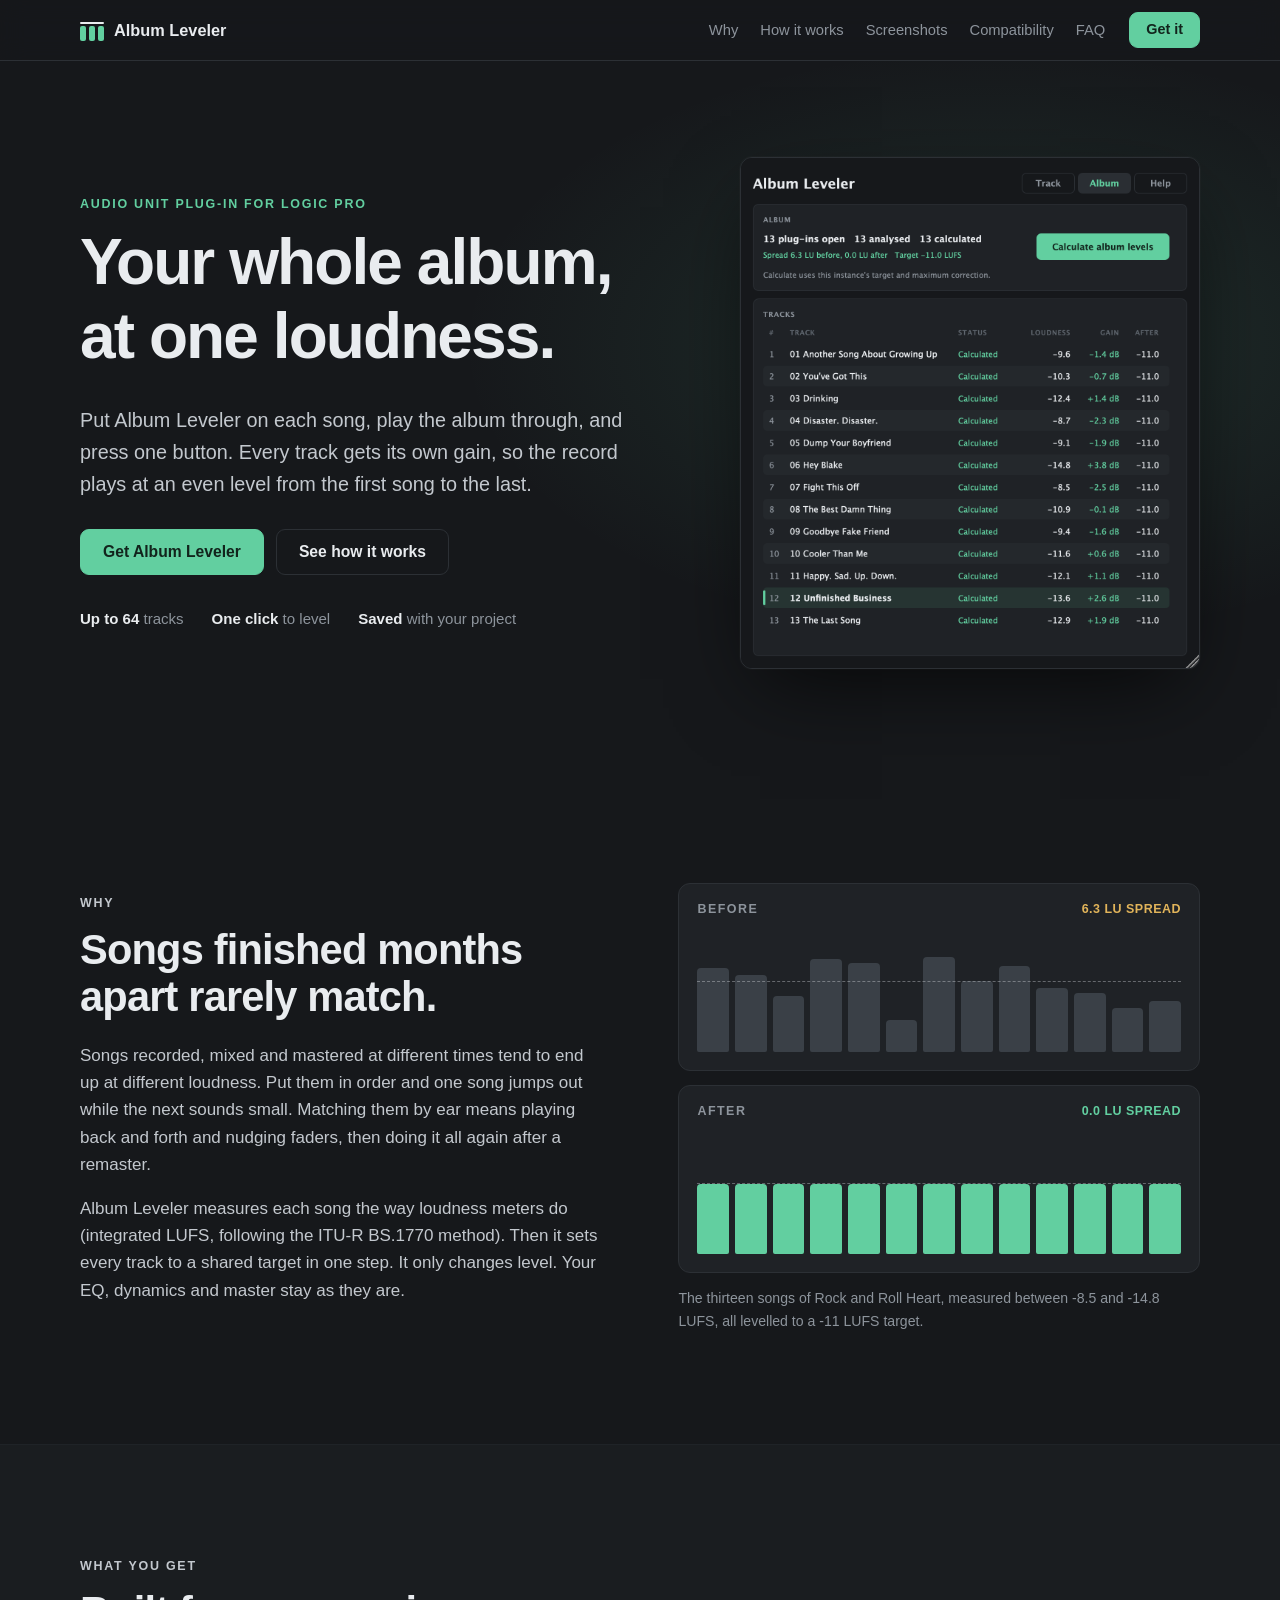
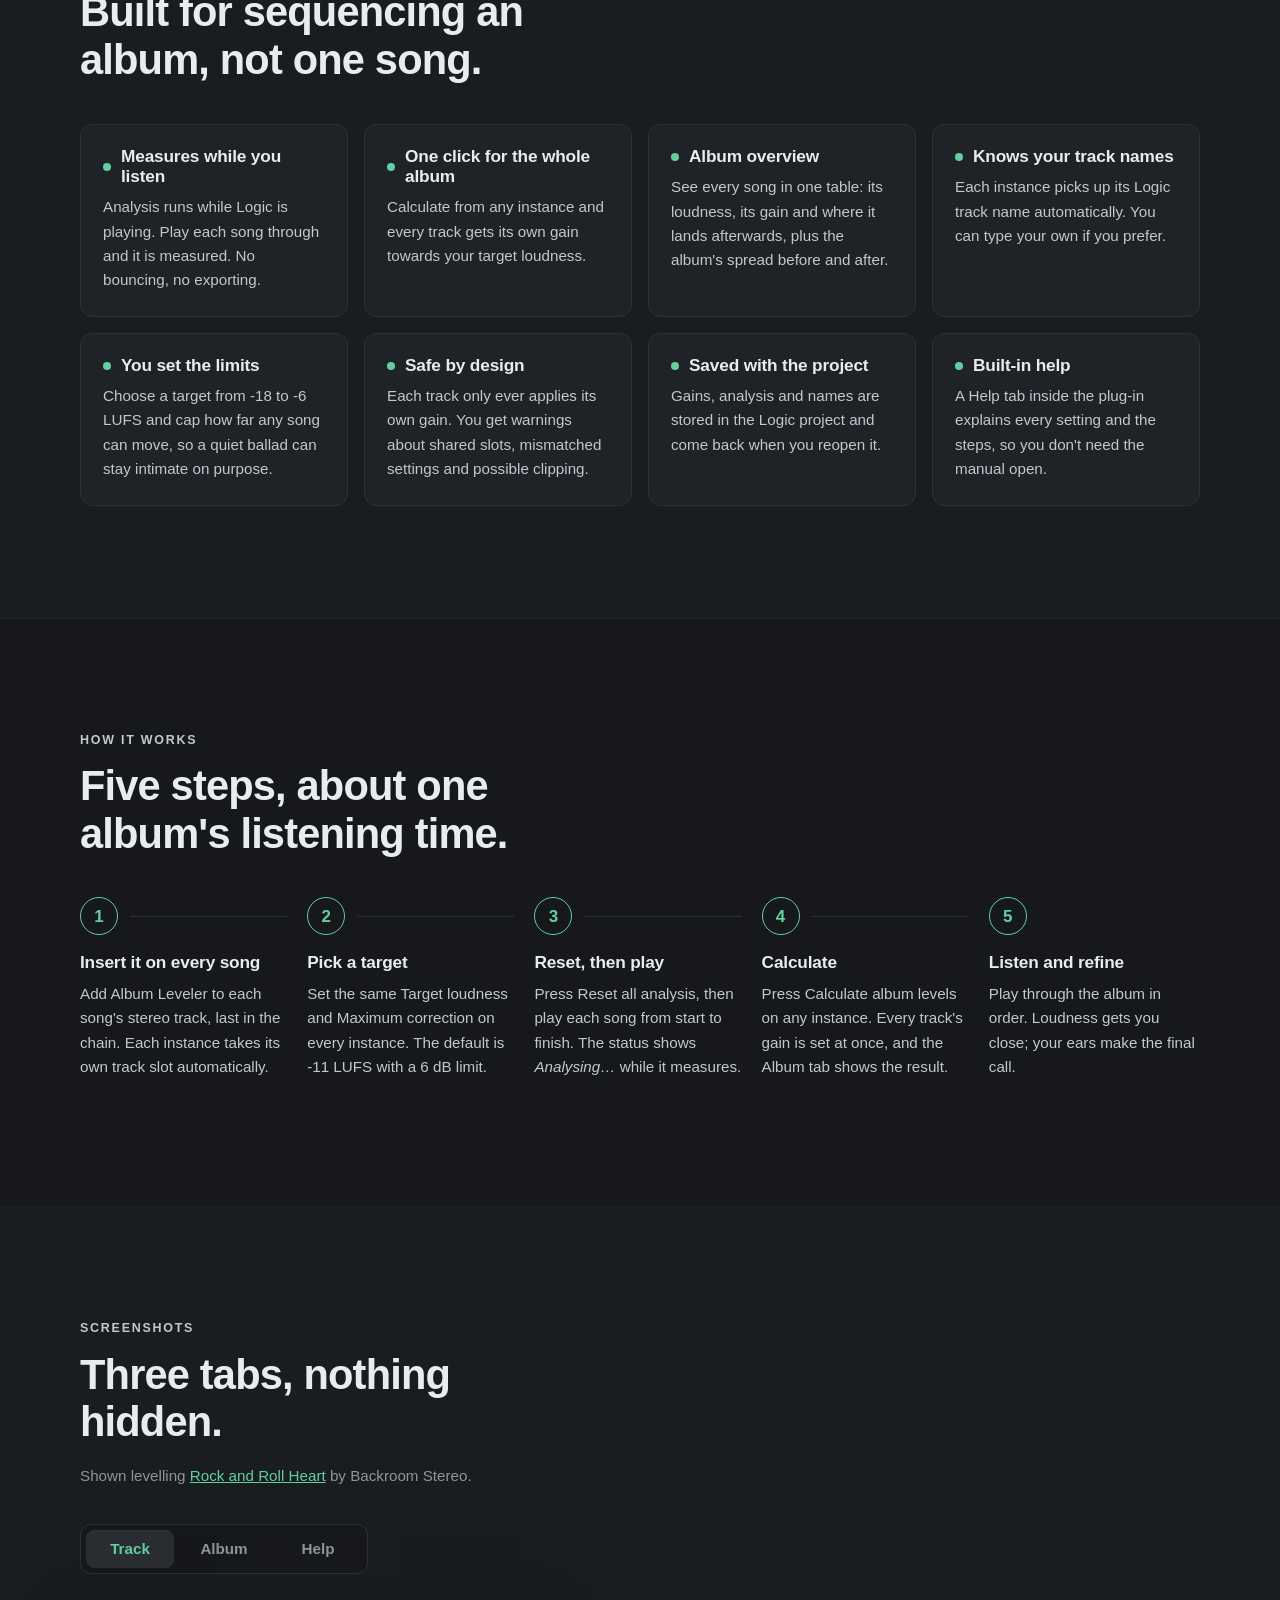
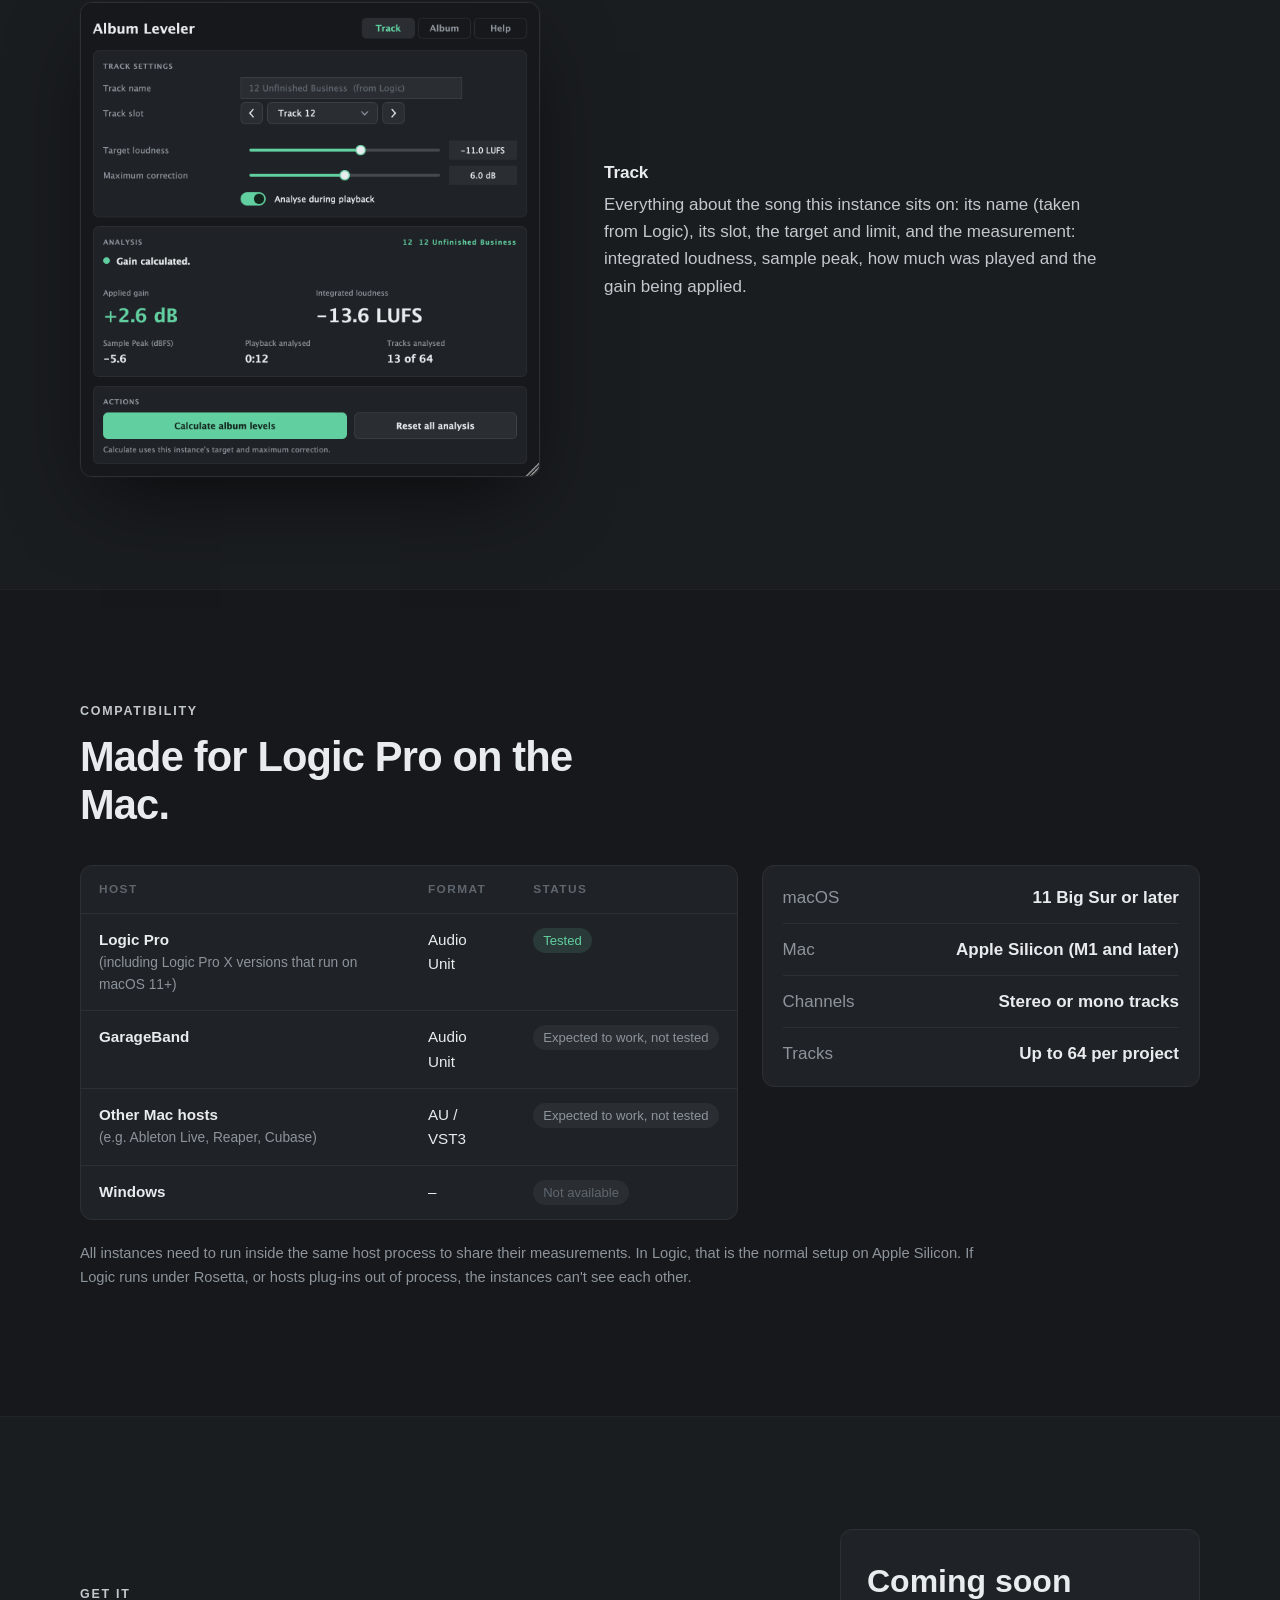
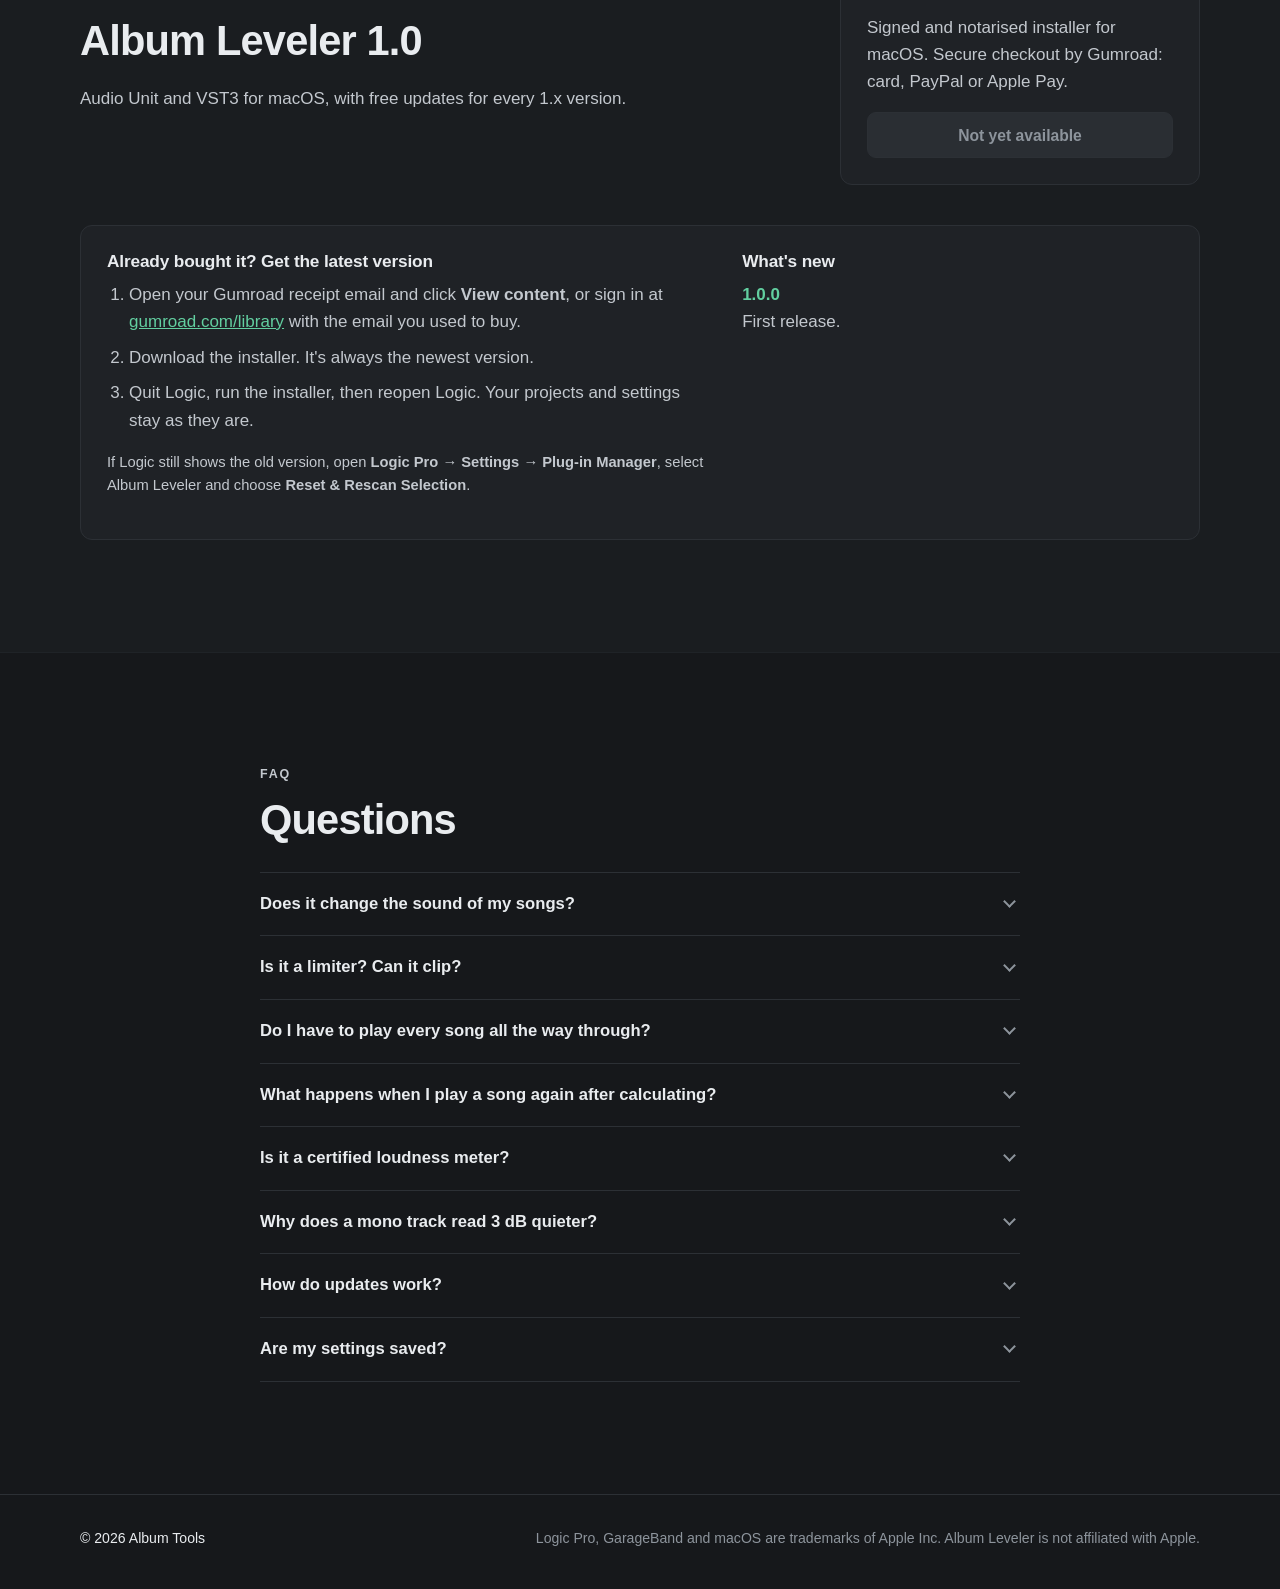
==== index.html @ 3a799f44 "Initial commit" ====
<!doctype html>
<html lang="en-GB">
<head>
  <meta charset="utf-8">
  <meta name="viewport" content="width=device-width, initial-scale=1">
  <title>Album Leveler – even loudness across your whole album</title>
  <meta name="description" content="Album Leveler is an Audio Unit plug-in for Logic Pro. It measures every song in your album project and gives each track its own gain, so the whole record plays at an even loudness.">
  <meta property="og:title" content="Album Leveler">
  <meta property="og:description" content="Even loudness across your whole album, measured and set from inside Logic Pro.">
  <meta property="og:image" content="https://albumleveler.marktiddy.co.uk/images/screenshot-album.png">
  <meta property="og:url" content="https://albumleveler.marktiddy.co.uk/">
  <link rel="canonical" href="https://albumleveler.marktiddy.co.uk/">
  <meta name="theme-color" content="#16181b">
  <link rel="icon" href="data:image/svg+xml,%3Csvg xmlns='http://www.w3.org/2000/svg' viewBox='0 0 32 32'%3E%3Crect width='32' height='32' rx='7' fill='%2316181b'/%3E%3Cg fill='%2362cfa0'%3E%3Crect x='6' y='12' width='4' height='14' rx='1.5'/%3E%3Crect x='14' y='12' width='4' height='14' rx='1.5'/%3E%3Crect x='22' y='12' width='4' height='14' rx='1.5'/%3E%3C/g%3E%3Crect x='4' y='9' width='24' height='2' rx='1' fill='%23e9ecef'/%3E%3C/svg%3E">
  <link rel="stylesheet" href="styles.css">
</head>
<body>
  <a class="skip" href="#main">Skip to content</a>

  <header class="nav">
    <div class="wrap nav__inner">
      <a class="brand" href="#top" aria-label="Album Leveler home">
        <span class="brand__mark" aria-hidden="true"><i></i><i></i><i></i></span>
        Album Leveler
      </a>
      <nav aria-label="Main">
        <ul class="nav__links">
          <li><a href="#why">Why</a></li>
          <li><a href="#how">How it works</a></li>
          <li><a href="#screenshots">Screenshots</a></li>
          <li><a href="#compatibility">Compatibility</a></li>
          <li><a href="#faq">FAQ</a></li>
        </ul>
      </nav>
      <a class="btn btn--small" href="#get">Get it</a>
    </div>
  </header>

  <main id="main">
    <!-- Hero -->
    <section class="hero" id="top">
      <div class="wrap hero__grid">
        <div class="hero__copy">
          <p class="eyebrow">Audio Unit plug-in for Logic Pro</p>
          <h1>Your whole album, at one loudness.</h1>
          <p class="lede">
            Put Album Leveler on each song, play the album through, and press one button.
            Every track gets its own gain, so the record plays at an even level from the first song to the last.
          </p>
          <div class="hero__actions">
            <a class="btn" href="#get">Get Album Leveler</a>
            <a class="btn btn--ghost" href="#how">See how it works</a>
          </div>
          <ul class="hero__facts" aria-label="Key facts">
            <li><strong>Up to 64</strong> tracks</li>
            <li><strong>One click</strong> to level</li>
            <li><strong>Saved</strong> with your project</li>
          </ul>
        </div>
        <figure class="hero__shot">
          <img src="images/screenshot-album.png" width="620" height="690"
               alt="Album Leveler's Album tab listing the thirteen songs of Backroom Stereo's album Rock and Roll Heart, each with its measured loudness, its applied gain and a loudness of -11.0 LUFS after the gain.">
        </figure>
      </div>
    </section>

    <!-- Why -->
    <section class="section" id="why">
      <div class="wrap">
        <div class="split">
          <div>
            <p class="eyebrow">Why</p>
            <h2>Songs finished months apart rarely match.</h2>
            <p>
              Songs recorded, mixed and mastered at different times tend to end up at different loudness.
              Put them in order and one song jumps out while the next sounds small. Matching them by ear means
              playing back and forth and nudging faders, then doing it all again after a remaster.
            </p>
            <p>
              Album Leveler measures each song the way loudness meters do (integrated LUFS, following the
              ITU-R BS.1770 method). Then it sets every track to a shared target in one step.
              It only changes level. Your EQ, dynamics and master stay as they are.
            </p>
          </div>

          <!-- Before / after illustration built from the screenshot data -->
          <figure class="levels" aria-labelledby="levels-caption">
            <div class="levels__panel">
              <div class="levels__head"><span>Before</span><span class="levels__spread">6.3 LU spread</span></div>
              <div class="levels__bars" data-state="before">
                <span style="--l:-9.6"></span><span style="--l:-10.3"></span><span style="--l:-12.4"></span><span style="--l:-8.7"></span><span style="--l:-9.1"></span>
                <span style="--l:-14.8"></span><span style="--l:-8.5"></span><span style="--l:-10.9"></span><span style="--l:-9.4"></span><span style="--l:-11.6"></span>
                <span style="--l:-12.1"></span><span style="--l:-13.6"></span><span style="--l:-12.9"></span>
              </div>
            </div>
            <div class="levels__panel">
              <div class="levels__head"><span>After</span><span class="levels__spread levels__spread--good">0.0 LU spread</span></div>
              <div class="levels__bars" data-state="after">
                <span style="--l:-11"></span><span style="--l:-11"></span><span style="--l:-11"></span><span style="--l:-11"></span><span style="--l:-11"></span>
                <span style="--l:-11"></span><span style="--l:-11"></span><span style="--l:-11"></span><span style="--l:-11"></span><span style="--l:-11"></span>
                <span style="--l:-11"></span><span style="--l:-11"></span><span style="--l:-11"></span>
              </div>
            </div>
            <figcaption id="levels-caption">The thirteen songs of Rock and Roll Heart, measured between -8.5 and -14.8 LUFS, all levelled to a -11 LUFS target.</figcaption>
          </figure>
        </div>
      </div>
    </section>

    <!-- Features -->
    <section class="section section--tint" aria-labelledby="features-title">
      <div class="wrap">
        <p class="eyebrow">What you get</p>
        <h2 id="features-title">Built for sequencing an album, not one song.</h2>
        <ul class="features">
          <li>
            <h3>Measures while you listen</h3>
            <p>Analysis runs while Logic is playing. Play each song through and it is measured. No bouncing, no exporting.</p>
          </li>
          <li>
            <h3>One click for the whole album</h3>
            <p>Calculate from any instance and every track gets its own gain towards your target loudness.</p>
          </li>
          <li>
            <h3>Album overview</h3>
            <p>See every song in one table: its loudness, its gain and where it lands afterwards, plus the album's spread before and after.</p>
          </li>
          <li>
            <h3>Knows your track names</h3>
            <p>Each instance picks up its Logic track name automatically. You can type your own if you prefer.</p>
          </li>
          <li>
            <h3>You set the limits</h3>
            <p>Choose a target from -18 to -6 LUFS and cap how far any song can move, so a quiet ballad can stay intimate on purpose.</p>
          </li>
          <li>
            <h3>Safe by design</h3>
            <p>Each track only ever applies its own gain. You get warnings about shared slots, mismatched settings and possible clipping.</p>
          </li>
          <li>
            <h3>Saved with the project</h3>
            <p>Gains, analysis and names are stored in the Logic project and come back when you reopen it.</p>
          </li>
          <li>
            <h3>Built-in help</h3>
            <p>A Help tab inside the plug-in explains every setting and the steps, so you don't need the manual open.</p>
          </li>
        </ul>
      </div>
    </section>

    <!-- How -->
    <section class="section" id="how" aria-labelledby="how-title">
      <div class="wrap">
        <p class="eyebrow">How it works</p>
        <h2 id="how-title">Five steps, about one album's listening time.</h2>
        <ol class="steps">
          <li>
            <h3>Insert it on every song</h3>
            <p>Add Album Leveler to each song's stereo track, last in the chain. Each instance takes its own track slot automatically.</p>
          </li>
          <li>
            <h3>Pick a target</h3>
            <p>Set the same Target loudness and Maximum correction on every instance. The default is -11 LUFS with a 6 dB limit.</p>
          </li>
          <li>
            <h3>Reset, then play</h3>
            <p>Press Reset all analysis, then play each song from start to finish. The status shows <em>Analysing…</em> while it measures.</p>
          </li>
          <li>
            <h3>Calculate</h3>
            <p>Press Calculate album levels on any instance. Every track's gain is set at once, and the Album tab shows the result.</p>
          </li>
          <li>
            <h3>Listen and refine</h3>
            <p>Play through the album in order. Loudness gets you close; your ears make the final call.</p>
          </li>
        </ol>
      </div>
    </section>

    <!-- Screenshots -->
    <section class="section section--tint" id="screenshots" aria-labelledby="shots-title">
      <div class="wrap">
        <p class="eyebrow">Screenshots</p>
        <h2 id="shots-title">Three tabs, nothing hidden.</h2>
        <p class="credit">Shown levelling <a href="https://backroomstereo.bandcamp.com/album/rock-and-roll-heart">Rock and Roll Heart</a> by Backroom Stereo.</p>

        <div class="shots" data-shots>
          <div class="shots__tabs" role="tablist" aria-label="Plug-in tabs">
            <button role="tab" id="tab-track" aria-controls="panel-track" aria-selected="true">Track</button>
            <button role="tab" id="tab-album" aria-controls="panel-album" aria-selected="false" tabindex="-1">Album</button>
            <button role="tab" id="tab-help" aria-controls="panel-help" aria-selected="false" tabindex="-1">Help</button>
          </div>

          <div class="shots__panel" role="tabpanel" id="panel-track" aria-labelledby="tab-track">
            <img src="images/screenshot-track.png" width="620" height="640" loading="lazy"
                 alt="The Track tab for '12 Unfinished Business': track name from Logic, slot 12, a -11 LUFS target, 6 dB maximum correction, measured loudness of -13.6 LUFS and an applied gain of +2.6 dB.">
            <div class="shots__text">
              <h3>Track</h3>
              <p>Everything about the song this instance sits on: its name (taken from Logic), its slot, the target
                and limit, and the measurement: integrated loudness, sample peak, how much was played and the gain being applied.</p>
            </div>
          </div>

          <div class="shots__panel" role="tabpanel" id="panel-album" aria-labelledby="tab-album" hidden>
            <img src="images/screenshot-album.png" width="620" height="690" loading="lazy"
                 alt="The Album tab: thirteen songs from '01 Another Song About Growing Up' to '13 The Last Song', with loudness from -8.5 to -14.8 LUFS and gains from -2.5 to +3.8 dB, all reading -11.0 after. The summary shows a 6.3 LU spread before and 0.0 LU after.">
            <div class="shots__text">
              <h3>Album</h3>
              <p>Every Album Leveler in the project in one table. See which songs are analysed, the gain each one gets,
                where it lands afterwards and how far apart the album is before and after. Calculate from here too.</p>
            </div>
          </div>

          <div class="shots__panel" role="tabpanel" id="panel-help" aria-labelledby="tab-help" hidden>
            <img src="images/screenshot-help.png" width="620" height="640" loading="lazy"
                 alt="The Help tab, showing 'What it does' and an eight-step quick start.">
            <div class="shots__text">
              <h3>Help</h3>
              <p>The quick start, what every setting does and the things worth knowing, inside the plug-in.</p>
            </div>
          </div>
        </div>
      </div>
    </section>

    <!-- Compatibility -->
    <section class="section" id="compatibility" aria-labelledby="compat-title">
      <div class="wrap">
        <p class="eyebrow">Compatibility</p>
        <h2 id="compat-title">Made for Logic Pro on the Mac.</h2>

        <div class="compat">
          <div class="table-scroll">
            <table>
              <caption class="visually-hidden">Supported hosts</caption>
              <thead>
                <tr><th scope="col">Host</th><th scope="col">Format</th><th scope="col">Status</th></tr>
              </thead>
              <tbody>
                <tr>
                  <th scope="row">Logic Pro <span class="muted">(including Logic Pro X versions that run on macOS 11+)</span></th>
                  <td>Audio Unit</td>
                  <td><span class="pill pill--yes">Tested</span></td>
                </tr>
                <tr>
                  <th scope="row">GarageBand</th>
                  <td>Audio Unit</td>
                  <td><span class="pill">Expected to work, not tested</span></td>
                </tr>
                <tr>
                  <th scope="row">Other Mac hosts <span class="muted">(e.g. Ableton Live, Reaper, Cubase)</span></th>
                  <td>AU / VST3</td>
                  <td><span class="pill">Expected to work, not tested</span></td>
                </tr>
                <tr>
                  <th scope="row">Windows</th>
                  <td>–</td>
                  <td><span class="pill pill--no">Not available</span></td>
                </tr>
              </tbody>
            </table>
          </div>

          <dl class="reqs">
            <div><dt>macOS</dt><dd>11 Big Sur or later</dd></div>
            <div><dt>Mac</dt><dd>Apple Silicon (M1 and later)</dd></div>
            <div><dt>Channels</dt><dd>Stereo or mono tracks</dd></div>
            <div><dt>Tracks</dt><dd>Up to 64 per project</dd></div>
          </dl>
        </div>
        <p class="note">
          All instances need to run inside the same host process to share their measurements. In Logic, that is the
          normal setup on Apple Silicon. If Logic runs under Rosetta, or hosts plug-ins out of process, the instances can't see each other.
        </p>
      </div>
    </section>

    <!-- Get it -->
    <section class="section section--tint" id="get" aria-labelledby="get-title">
      <div class="wrap">
        <div class="get">
          <div>
            <p class="eyebrow">Get it</p>
            <h2 id="get-title">Album Leveler 1.0</h2>
            <p>Audio Unit and VST3 for macOS, with free updates for every 1.x version.</p>
          </div>
          <!-- The price and Gumroad link are set in one place: the STORE settings at the top of script.js. -->
          <div class="get__card" data-store>
            <p class="get__price" data-store-price>Coming soon</p>
            <p class="muted">Signed and notarised installer for macOS. Secure checkout by Gumroad: card, PayPal or Apple Pay.</p>
            <a class="btn btn--block is-disabled" aria-disabled="true" data-store-buy>Not yet available</a>
          </div>
        </div>

        <!-- The plug-in's "Update" button opens this section (see version.json). -->
        <div class="owners" id="update">
          <div>
            <h3>Already bought it? Get the latest version</h3>
            <ol>
              <li>Open your Gumroad receipt email and click <strong>View content</strong>, or sign in at
                <a href="https://gumroad.com/library">gumroad.com/library</a> with the email you used to buy.</li>
              <li>Download the installer. It's always the newest version.</li>
              <li>Quit Logic, run the installer, then reopen Logic. Your projects and settings stay as they are.</li>
            </ol>
            <p class="muted">If Logic still shows the old version, open <strong>Logic Pro → Settings → Plug-in Manager</strong>,
              select Album Leveler and choose <strong>Reset &amp; Rescan Selection</strong>.</p>
          </div>
          <div>
            <h3>What's new</h3>
            <dl class="changes">
              <dt>1.0.0</dt>
              <dd>First release.</dd>
            </dl>
          </div>
        </div>
      </div>
    </section>

    <!-- FAQ -->
    <section class="section" id="faq" aria-labelledby="faq-title">
      <div class="wrap wrap--narrow">
        <p class="eyebrow">FAQ</p>
        <h2 id="faq-title">Questions</h2>

        <details>
          <summary>Does it change the sound of my songs?</summary>
          <p>No. It only applies a clean gain change per track. There's no EQ, compression or limiting.</p>
        </details>
        <details>
          <summary>Is it a limiter? Can it clip?</summary>
          <p>It isn't a limiter. If a song gets a positive gain that could push its sample peak above 0 dBFS, the plug-in
            warns you ("May clip"). Peaks are sample peaks, not true peaks, so check your final master with a true-peak meter.</p>
        </details>
        <details>
          <summary>Do I have to play every song all the way through?</summary>
          <p>For the most accurate result, yes. Integrated loudness describes a whole song. Playing part of a song still
            gives a reading, but it only represents the part you played.</p>
        </details>
        <details>
          <summary>What happens when I play a song again after calculating?</summary>
          <p>Loudness is measured before the plug-in's own gain, so the correction isn't measured twice. If new analysis
            arrives after a calculation, the plug-in tells you, and you can press Calculate again.</p>
        </details>
        <details>
          <summary>Is it a certified loudness meter?</summary>
          <p>No. It follows the ITU-R BS.1770 method (K-weighting, gating, channel summing) and measures standard test
            signals within 0.02 LU, but it hasn't been through formal EBU conformance testing. It's built for matching
            songs to each other, not for delivery compliance.</p>
        </details>
        <details>
          <summary>Why does a mono track read 3 dB quieter?</summary>
          <p>That's how the loudness standard works: a mono track measures 3 dB lower than the same audio on both
            channels of a stereo track. Use stereo tracks so every song is measured the same way.</p>
        </details>
        <details>
          <summary>How do updates work?</summary>
          <p>Once a day the plug-in checks a small version file on this website. Nothing about you or your project
            is sent. If a newer version is out, a button appears at the top of the plug-in that opens this page.
            Nothing is installed automatically. You can switch the check off on the Help tab.</p>
        </details>
        <details>
          <summary>Are my settings saved?</summary>
          <p>Yes. Each instance stores its slot, settings, name, analysis and gain in the Logic project.</p>
        </details>
      </div>
    </section>
  </main>

  <footer class="footer">
    <div class="wrap footer__inner">
      <p>© 2026 Album Tools</p>
      <p class="muted">Logic Pro, GarageBand and macOS are trademarks of Apple Inc. Album Leveler is not affiliated with Apple.</p>
    </div>
  </footer>

  <script src="script.js" defer></script>
</body>
</html>
---- styles.css ----
/* Album Leveler website. Colours match the plug-in's interface. */
:root {
  --bg: #16181b;
  --bg-tint: #1a1d20;
  --panel: #1f2226;
  --border: #2c3035;
  --control: #2a2e33;
  --text: #e9ecef;
  --muted: #8d949c;
  --faint: #5f666e;
  --accent: #62cfa0;
  --accent-ink: #12241c;
  --warn: #e1b45a;

  --radius: 12px;
  --wrap: 1120px;
  --font: -apple-system, BlinkMacSystemFont, "SF Pro Text", "Helvetica Neue", Helvetica, Arial, sans-serif;
  --font-display: -apple-system, BlinkMacSystemFont, "SF Pro Display", "Helvetica Neue", Helvetica, Arial, sans-serif;
  color-scheme: dark;
}

*, *::before, *::after { box-sizing: border-box; }

html { scroll-behavior: smooth; scroll-padding-top: 76px; }
@media (prefers-reduced-motion: reduce) { html { scroll-behavior: auto; } }

body {
  margin: 0;
  background: var(--bg);
  color: var(--text);
  font: 17px/1.6 var(--font);
  -webkit-font-smoothing: antialiased;
  overflow-x: hidden;
}

img { max-width: 100%; height: auto; display: block; }
a { color: var(--accent); }
h1, h2, h3 { font-family: var(--font-display); line-height: 1.15; margin: 0 0 .5em; letter-spacing: -0.01em; }
h1 { font-size: clamp(2.4rem, 5.4vw, 4rem); letter-spacing: -0.03em; }
h2 { font-size: clamp(1.75rem, 3.4vw, 2.6rem); letter-spacing: -0.02em; max-width: 22ch; }
h3 { font-size: 1.08rem; }
p { margin: 0 0 1em; }
.muted { color: var(--muted); }

.wrap { width: min(100% - 32px, var(--wrap)); margin-inline: auto; }
.wrap--narrow { --wrap: 760px; }

.skip { position: absolute; left: -999px; top: 8px; background: var(--accent); color: var(--accent-ink); padding: 8px 12px; border-radius: 6px; z-index: 10; }
.skip:focus { left: 8px; }
.visually-hidden { position: absolute; width: 1px; height: 1px; overflow: hidden; clip: rect(0 0 0 0); white-space: nowrap; }

:focus-visible { outline: 2px solid var(--accent); outline-offset: 3px; border-radius: 4px; }

.eyebrow {
  color: var(--accent);
  font-size: .78rem;
  font-weight: 700;
  letter-spacing: .14em;
  text-transform: uppercase;
  margin-bottom: .9em;
}

/* Buttons */
.btn {
  display: inline-flex; align-items: center; justify-content: center;
  min-height: 46px; padding: 0 22px;
  border-radius: 9px; border: 1px solid var(--accent);
  background: var(--accent); color: var(--accent-ink);
  font-weight: 700; font-size: .98rem; text-decoration: none;
  transition: filter .15s, background .15s;
}
.btn:hover { filter: brightness(1.08); }
.btn--ghost { background: transparent; color: var(--text); border-color: var(--border); }
.btn--ghost:hover { background: var(--control); filter: none; }
.btn--small { min-height: 36px; padding: 0 16px; font-size: .9rem; }
.btn--block { width: 100%; }
.btn.is-disabled { background: var(--control); border-color: var(--border); color: var(--muted); cursor: not-allowed; filter: none; }

/* Nav */
.nav {
  position: sticky; top: 0; z-index: 5;
  background: rgba(22, 24, 27, .82);
  backdrop-filter: saturate(1.4) blur(12px);
  -webkit-backdrop-filter: saturate(1.4) blur(12px);
  border-bottom: 1px solid var(--border);
}
.nav__inner { display: flex; align-items: center; gap: 24px; height: 60px; }
.brand { display: inline-flex; align-items: center; gap: 10px; color: var(--text); text-decoration: none; font-weight: 700; font-size: 1.02rem; }
.brand__mark { position: relative; display: inline-flex; align-items: flex-end; gap: 3px; width: 24px; height: 22px; padding-top: 5px; }
.brand__mark::before { content: ""; position: absolute; top: 3px; left: 0; right: 0; height: 2px; border-radius: 1px; background: var(--text); }
.brand__mark i { flex: 1; height: 15px; border-radius: 2px; background: var(--accent); }
.nav nav { margin-left: auto; }
.nav__links { display: flex; gap: 22px; list-style: none; margin: 0; padding: 0; }
.nav__links a { color: var(--muted); text-decoration: none; font-size: .92rem; }
.nav__links a:hover { color: var(--text); }
@media (max-width: 820px) {
  .nav nav { display: none; }
  .nav .btn { margin-left: auto; }
}

/* Hero */
.hero { padding: clamp(48px, 8vw, 96px) 0 clamp(56px, 8vw, 104px); position: relative; }
.hero::before {
  content: ""; position: absolute; inset: 0; pointer-events: none;
  background: radial-gradient(60% 60% at 78% 40%, rgba(98, 207, 160, .13), transparent 70%);
}
.hero__grid { position: relative; display: grid; grid-template-columns: 1.05fr .95fr; gap: clamp(32px, 5vw, 72px); align-items: center; }
.lede { font-size: clamp(1.06rem, 1.6vw, 1.24rem); color: #c3c8ce; max-width: 34em; }
.hero__actions { display: flex; flex-wrap: wrap; gap: 12px; margin: 28px 0 32px; }
.hero__facts { display: flex; flex-wrap: wrap; gap: 10px 28px; list-style: none; padding: 0; margin: 0; color: var(--muted); font-size: .94rem; }
.hero__facts strong { color: var(--text); }
.hero__shot { margin: 0; justify-self: end; max-width: 460px; }
.hero__shot img, .shots__panel img {
  border-radius: var(--radius);
  border: 1px solid var(--border);
  box-shadow: 0 30px 80px -20px rgba(0, 0, 0, .7), 0 0 0 1px rgba(255, 255, 255, .02);
}
@media (max-width: 860px) {
  .hero__grid { grid-template-columns: 1fr; }
  .hero__shot { justify-self: center; }
}

/* Sections */
.section { padding: clamp(64px, 9vw, 112px) 0; }
.section--tint { background: var(--bg-tint); border-block: 1px solid #1f2327; }
.section p { color: #c3c8ce; }

.split { display: grid; grid-template-columns: 1fr 1fr; gap: clamp(32px, 6vw, 80px); align-items: center; }
.split p { max-width: 36em; }
@media (max-width: 860px) { .split { grid-template-columns: 1fr; } }

/* Before / after bars */
.levels { margin: 0; display: grid; gap: 14px; }
.levels__panel { background: var(--panel); border: 1px solid var(--border); border-radius: var(--radius); padding: 16px 18px 18px; }
.levels__head { display: flex; justify-content: space-between; font-size: .78rem; font-weight: 700; letter-spacing: .12em; text-transform: uppercase; color: var(--muted); margin-bottom: 12px; }
.levels__spread { color: var(--warn); letter-spacing: .04em; }
.levels__spread--good { color: var(--accent); }
.levels__bars {
  --target: calc((-11 + 18) / 12 * 100%);
  position: relative; height: 120px;
  display: grid; grid-template-columns: repeat(13, 1fr); gap: 6px; align-items: end;
}
.levels__bars::after {
  content: ""; position: absolute; left: 0; right: 0; bottom: var(--target);
  border-top: 1px dashed rgba(233, 236, 239, .35);
}
.levels__bars span { height: calc((var(--l) + 18) / 12 * 100%); border-radius: 4px 4px 2px 2px; background: #3a4047; }
.levels__bars[data-state="after"] span { background: var(--accent); }
.levels figcaption { font-size: .88rem; color: var(--muted); }

/* Features */
.features { list-style: none; padding: 0; margin: 40px 0 0; display: grid; grid-template-columns: repeat(auto-fill, minmax(240px, 1fr)); gap: 16px; }
.features li { background: var(--panel); border: 1px solid var(--border); border-radius: var(--radius); padding: 22px 22px 8px; }
.features h3 { display: flex; gap: 10px; align-items: center; }
.features h3::before { content: ""; flex: none; width: 8px; height: 8px; border-radius: 50%; background: var(--accent); }
.features p { font-size: .95rem; }

/* Steps */
.steps { list-style: none; padding: 0; margin: 40px 0 0; counter-reset: step; display: grid; grid-template-columns: repeat(5, 1fr); gap: 16px; }
.steps li { counter-increment: step; position: relative; padding-top: 56px; }
.steps li::before {
  content: counter(step);
  position: absolute; top: 0; left: 0;
  width: 38px; height: 38px; border-radius: 50%;
  display: grid; place-items: center;
  border: 1px solid var(--accent); color: var(--accent); font-weight: 700;
}
.steps li:not(:last-child)::after {
  content: ""; position: absolute; top: 19px; left: 50px; right: 4px; height: 1px; background: var(--border);
}
.steps p { font-size: .95rem; }
@media (max-width: 960px) {
  .steps { grid-template-columns: 1fr; gap: 6px; }
  .steps li { padding: 0 0 0 58px; min-height: 58px; }
  .steps li:not(:last-child)::after { top: 46px; bottom: 6px; left: 19px; right: auto; width: 1px; height: auto; }
}

/* Screenshots */
.shots { margin-top: 36px; }
.credit { color: var(--muted) !important; font-size: .95rem; margin-top: -.2em; }
.shots__tabs { display: inline-flex; gap: 6px; padding: 5px; border: 1px solid var(--border); border-radius: 11px; background: var(--bg); margin-bottom: 28px; }
.shots__tabs button {
  font: inherit; font-weight: 700; font-size: .95rem;
  min-width: 88px; min-height: 38px; padding: 0 16px;
  border: 1px solid transparent; border-radius: 8px;
  background: transparent; color: var(--muted); cursor: pointer;
}
.shots__tabs button:hover { color: var(--text); }
.shots__tabs button[aria-selected="true"] { background: var(--control); color: var(--accent); border-color: var(--border); }
.shots__panel { display: grid; grid-template-columns: minmax(0, 460px) 1fr; gap: clamp(28px, 5vw, 64px); align-items: center; }
.shots__panel[hidden] { display: none; }
.shots__text p { max-width: 30em; }
@media (max-width: 860px) { .shots__panel { grid-template-columns: 1fr; } }

/* Compatibility */
.compat { display: grid; grid-template-columns: 1.5fr 1fr; gap: 24px; margin-top: 36px; align-items: start; }
@media (max-width: 860px) { .compat { grid-template-columns: 1fr; } }
.table-scroll { overflow-x: auto; border: 1px solid var(--border); border-radius: var(--radius); background: var(--panel); }
table { width: 100%; border-collapse: collapse; font-size: .95rem; min-width: 480px; }
th, td { text-align: left; padding: 14px 18px; border-bottom: 1px solid var(--border); vertical-align: top; }
tbody tr:last-child > * { border-bottom: 0; }
thead th { font-size: .74rem; letter-spacing: .12em; text-transform: uppercase; color: var(--faint); }
tbody th { font-weight: 600; }
tbody th .muted { display: block; font-weight: 400; font-size: .86rem; }
.pill { display: inline-block; padding: 2px 10px; border-radius: 999px; font-size: .82rem; background: var(--control); color: var(--muted); white-space: nowrap; }
.pill--yes { background: rgba(98, 207, 160, .14); color: var(--accent); }
.pill--no { color: var(--faint); }
.reqs { margin: 0; background: var(--panel); border: 1px solid var(--border); border-radius: var(--radius); padding: 6px 20px; }
.reqs div { display: flex; justify-content: space-between; gap: 16px; padding: 12px 0; border-bottom: 1px solid var(--border); }
.reqs div:last-child { border-bottom: 0; }
.reqs dt { color: var(--muted); }
.reqs dd { margin: 0; text-align: right; font-weight: 600; }
.note { margin-top: 22px; font-size: .92rem; color: var(--muted) !important; max-width: 62em; }

/* Get it */
.get { display: grid; grid-template-columns: 1fr minmax(260px, 360px); gap: 32px; align-items: center; }
@media (max-width: 760px) { .get { grid-template-columns: 1fr; } }
.get__card { background: var(--panel); border: 1px solid var(--border); border-radius: var(--radius); padding: 26px; }
.get__price { font-family: var(--font-display); font-size: 2rem; font-weight: 700; color: var(--text) !important; margin-bottom: .2em; }

/* FAQ */
details { border-bottom: 1px solid var(--border); }
details:first-of-type { margin-top: 28px; border-top: 1px solid var(--border); }
summary {
  cursor: pointer; list-style: none;
  padding: 18px 36px 18px 0; position: relative;
  font-weight: 600; font-size: 1.04rem;
}
summary::-webkit-details-marker { display: none; }
summary::after {
  content: ""; position: absolute; right: 6px; top: 50%;
  width: 9px; height: 9px; margin-top: -7px;
  border-right: 2px solid var(--muted); border-bottom: 2px solid var(--muted);
  transform: rotate(45deg); transition: transform .2s;
}
details[open] summary::after { transform: rotate(225deg); margin-top: -2px; }
details p { margin: 0 0 20px; max-width: 60em; }

/* Footer */
.footer { border-top: 1px solid var(--border); padding: 32px 0 40px; font-size: .88rem; }
.footer__inner { display: flex; flex-wrap: wrap; justify-content: space-between; gap: 8px 24px; }
.footer p { margin: 0; }

/* Existing owners: how to update, and the change list */
.owners {
  margin-top: 40px; padding: 26px; display: grid; grid-template-columns: 1.4fr 1fr; gap: 32px;
  background: var(--panel); border: 1px solid var(--border); border-radius: var(--radius);
}
@media (max-width: 760px) { .owners { grid-template-columns: 1fr; } }
.owners ol { margin: 0 0 1em; padding-left: 1.3em; color: #c3c8ce; }
.owners li { margin-bottom: .5em; }
.owners p { font-size: .92rem; }
.changes { margin: 0; }
.changes dt { font-weight: 700; color: var(--accent); }
.changes dd { margin: 0 0 12px; color: #c3c8ce; }
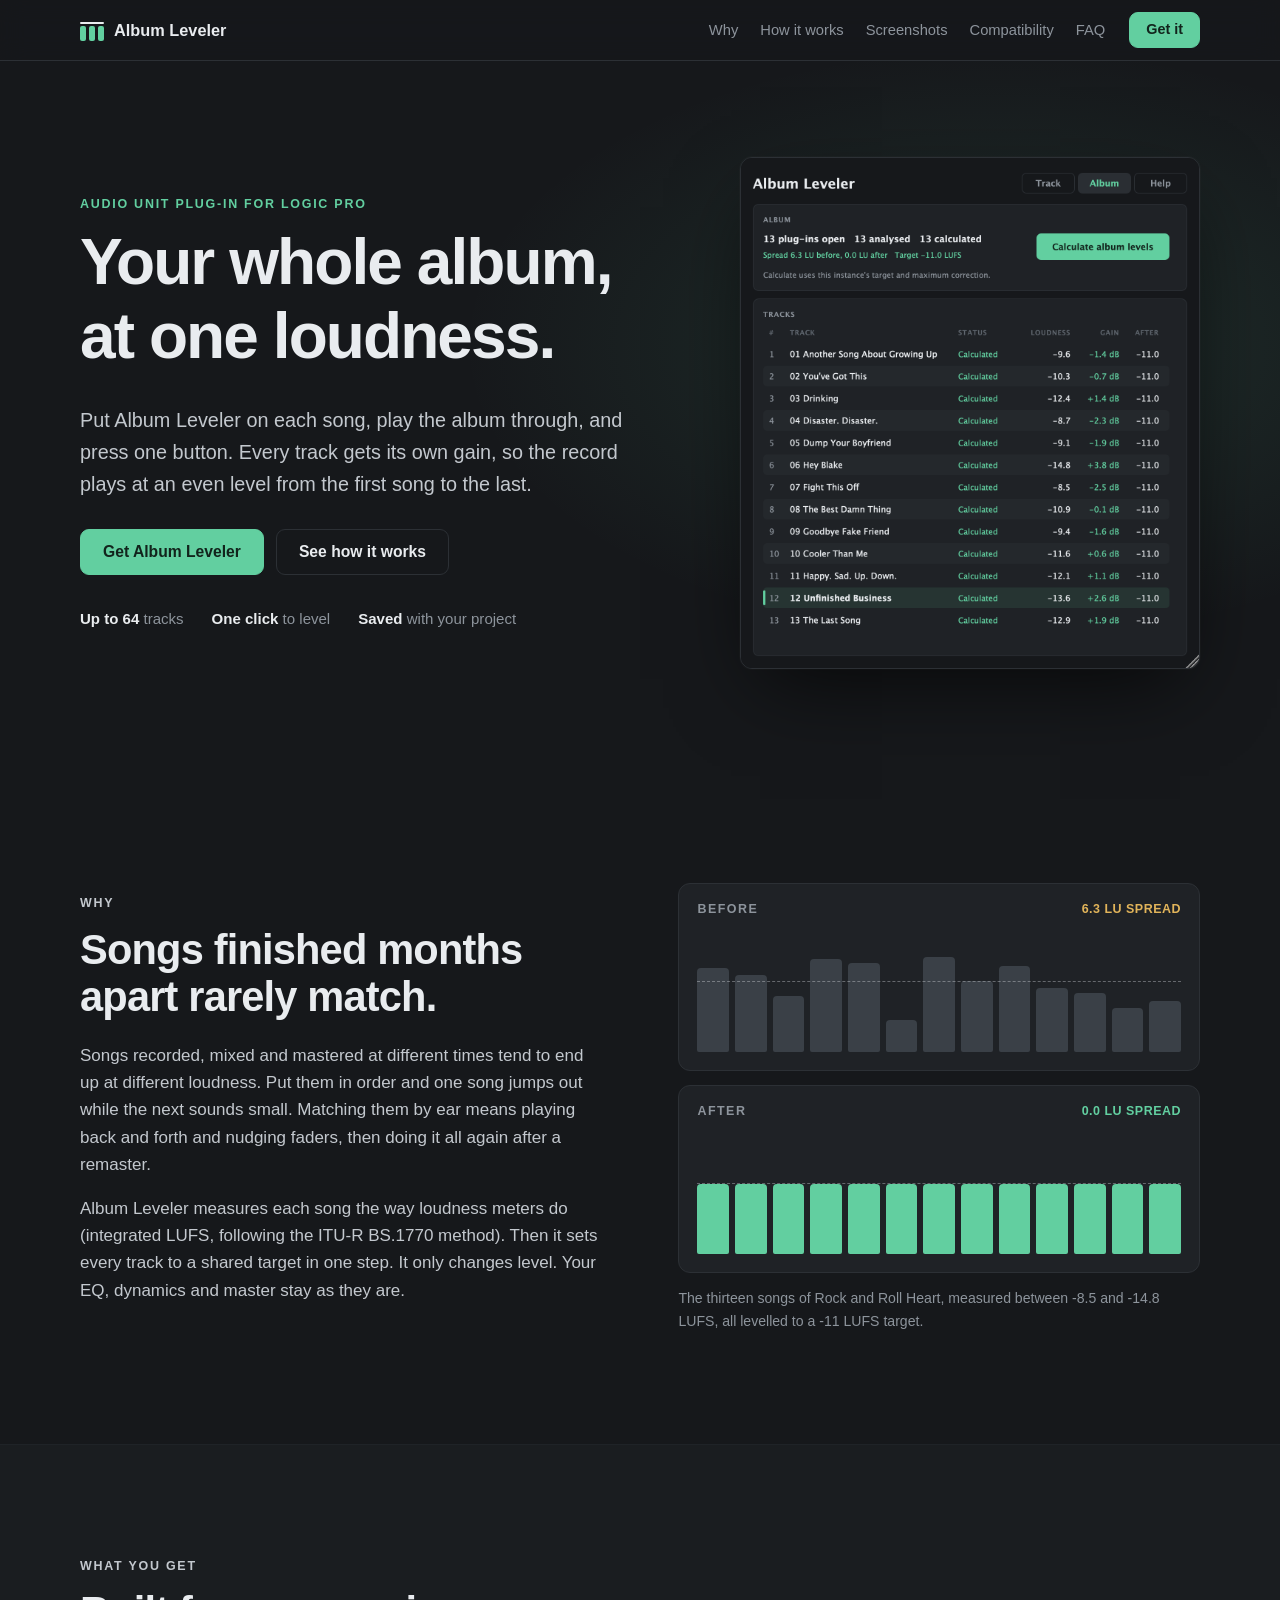
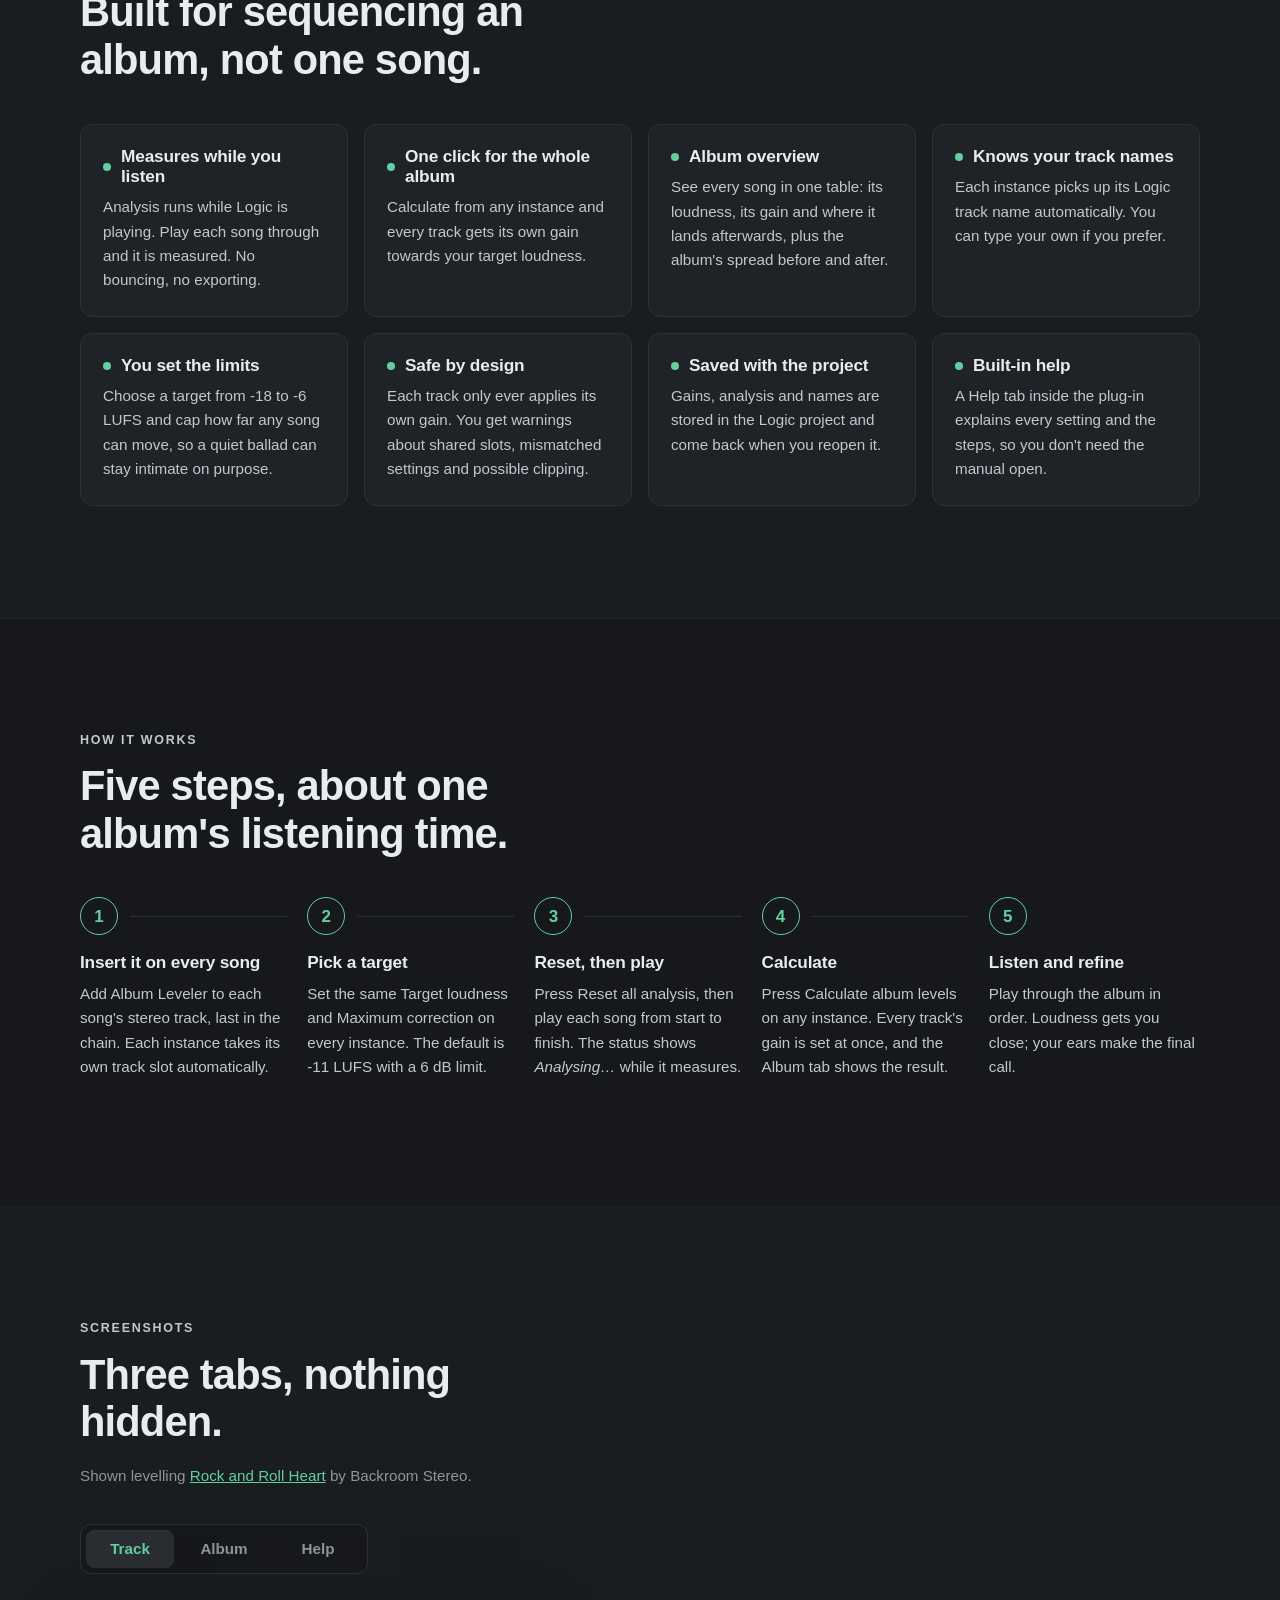
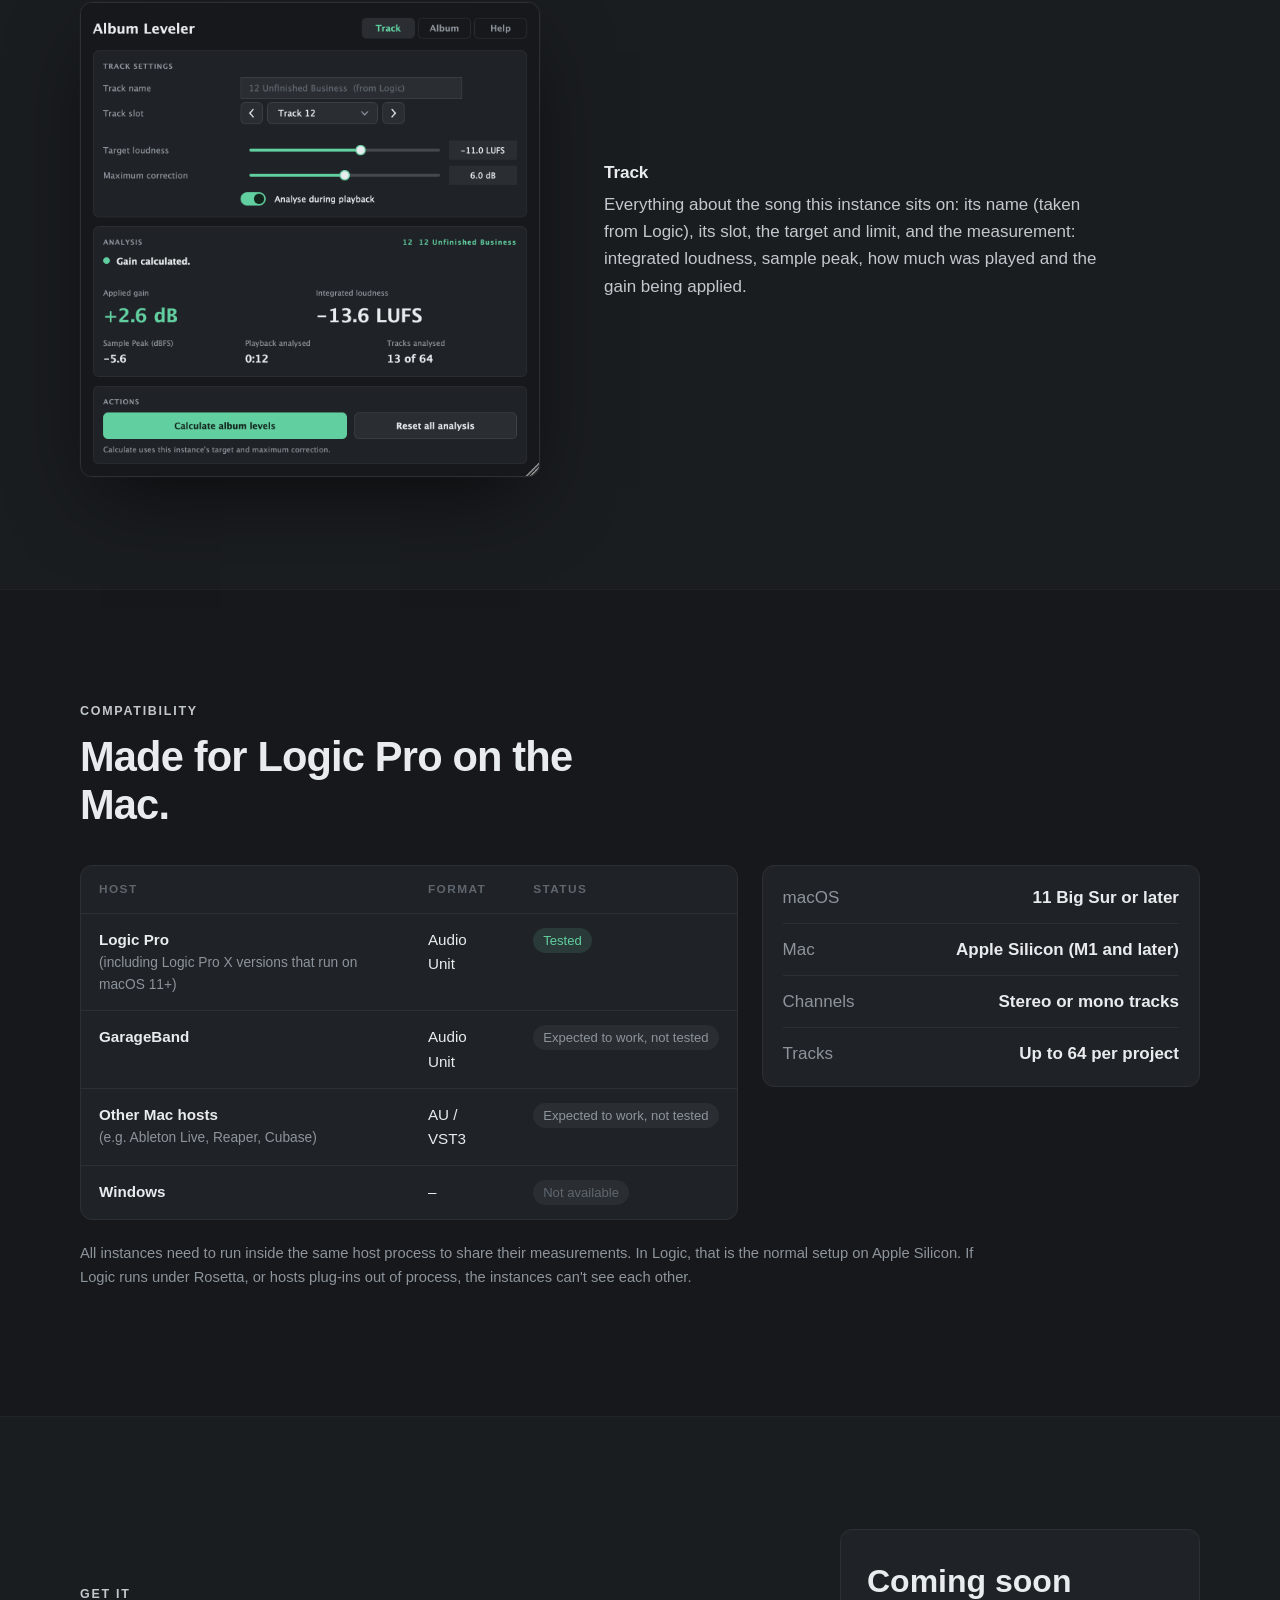
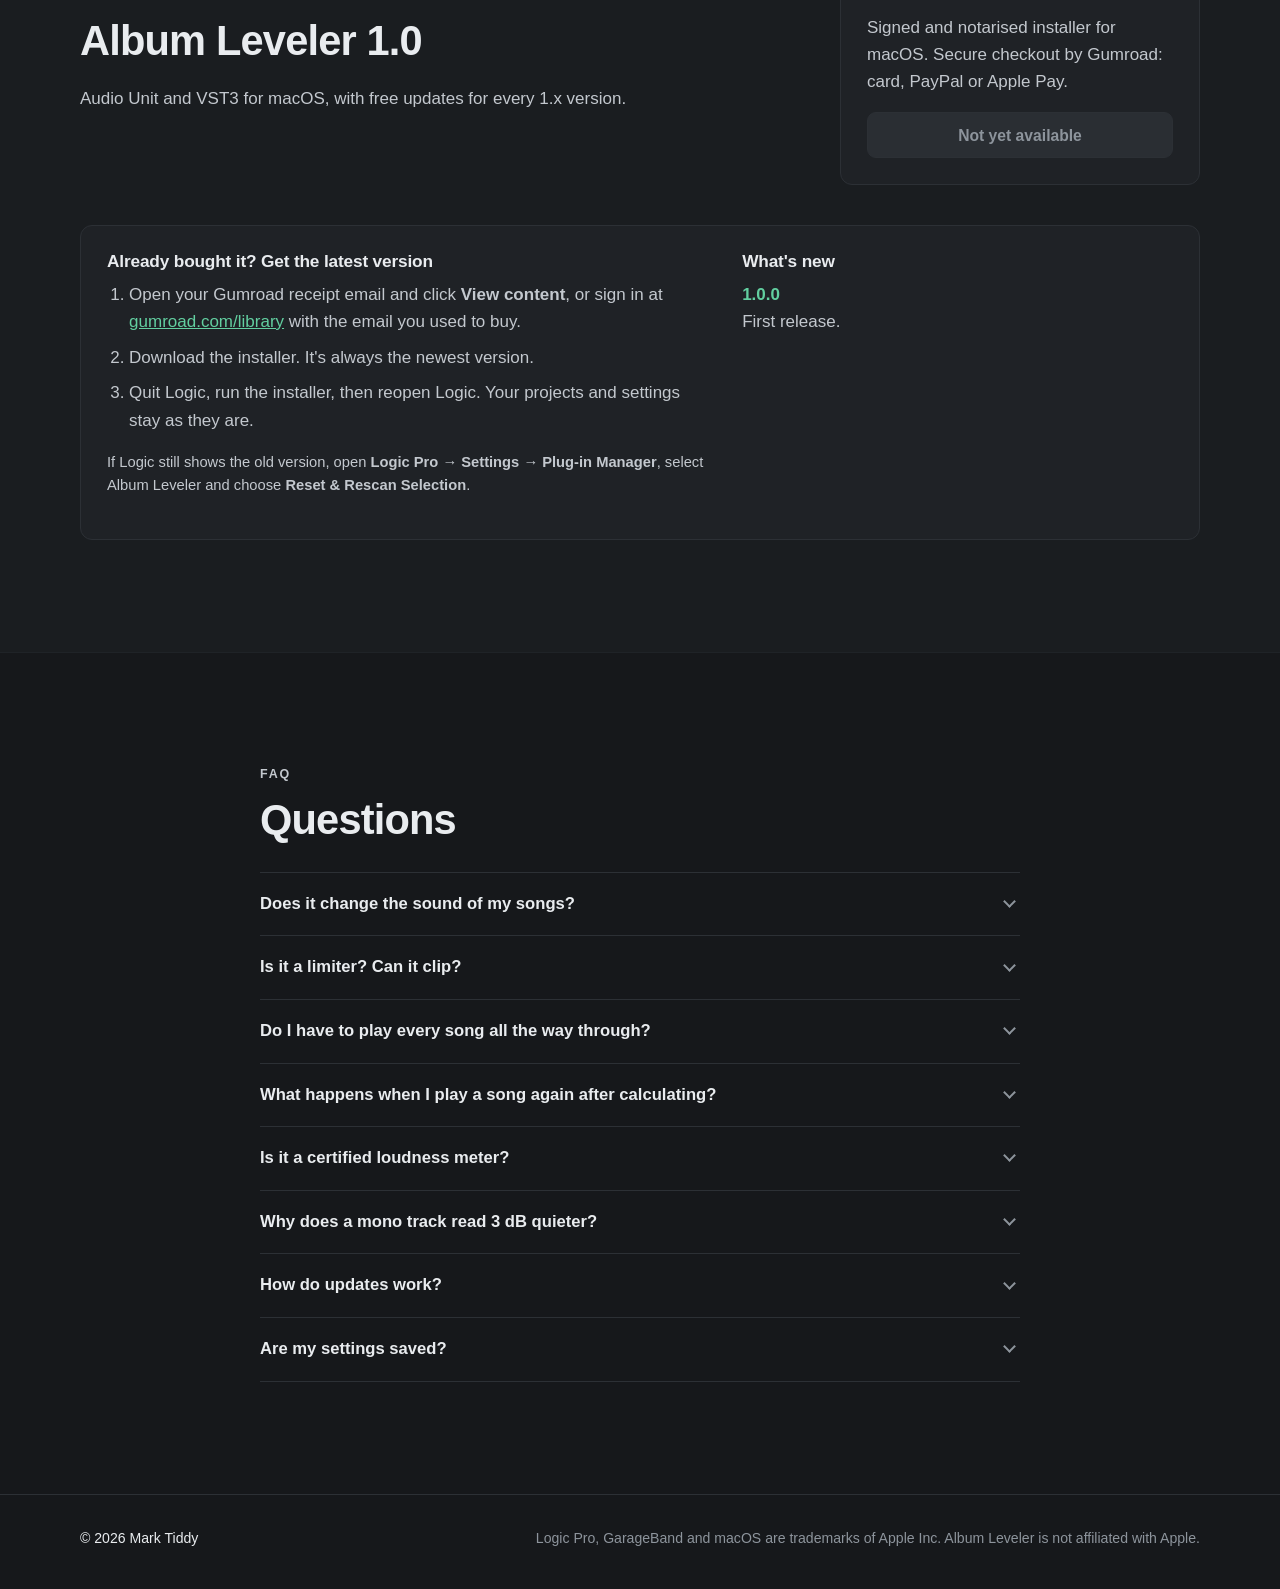
==== commit 8511788c: "Change footer copyright to Mark Tiddy Co-Authored-By: Claude Opus 5.5 <noreply@anthropic.com>" ====
--- a/index.html
+++ b/index.html
@@ -370,7 +370,7 @@
 
   <footer class="footer">
     <div class="wrap footer__inner">
-      <p>© 2026 Album Tools</p>
+      <p>© 2026 Mark Tiddy</p>
       <p class="muted">Logic Pro, GarageBand and macOS are trademarks of Apple Inc. Album Leveler is not affiliated with Apple.</p>
     </div>
   </footer>
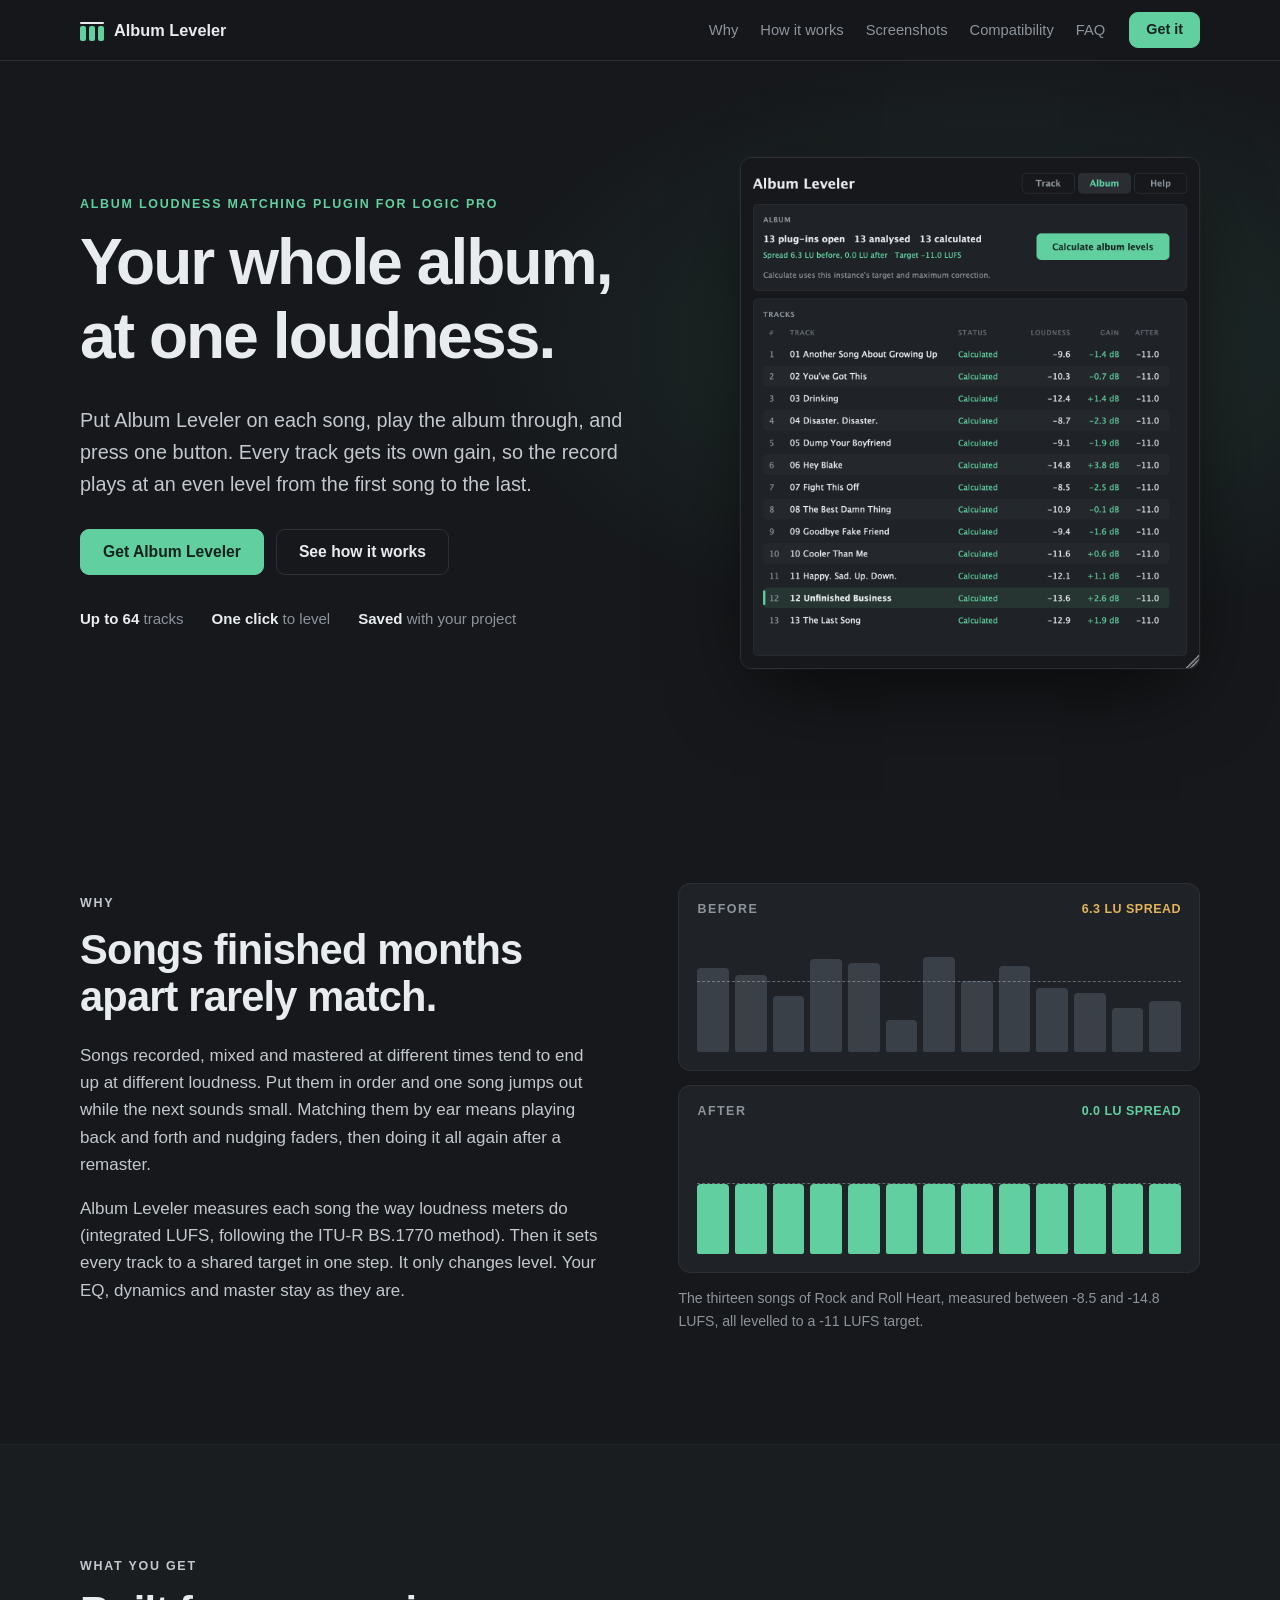
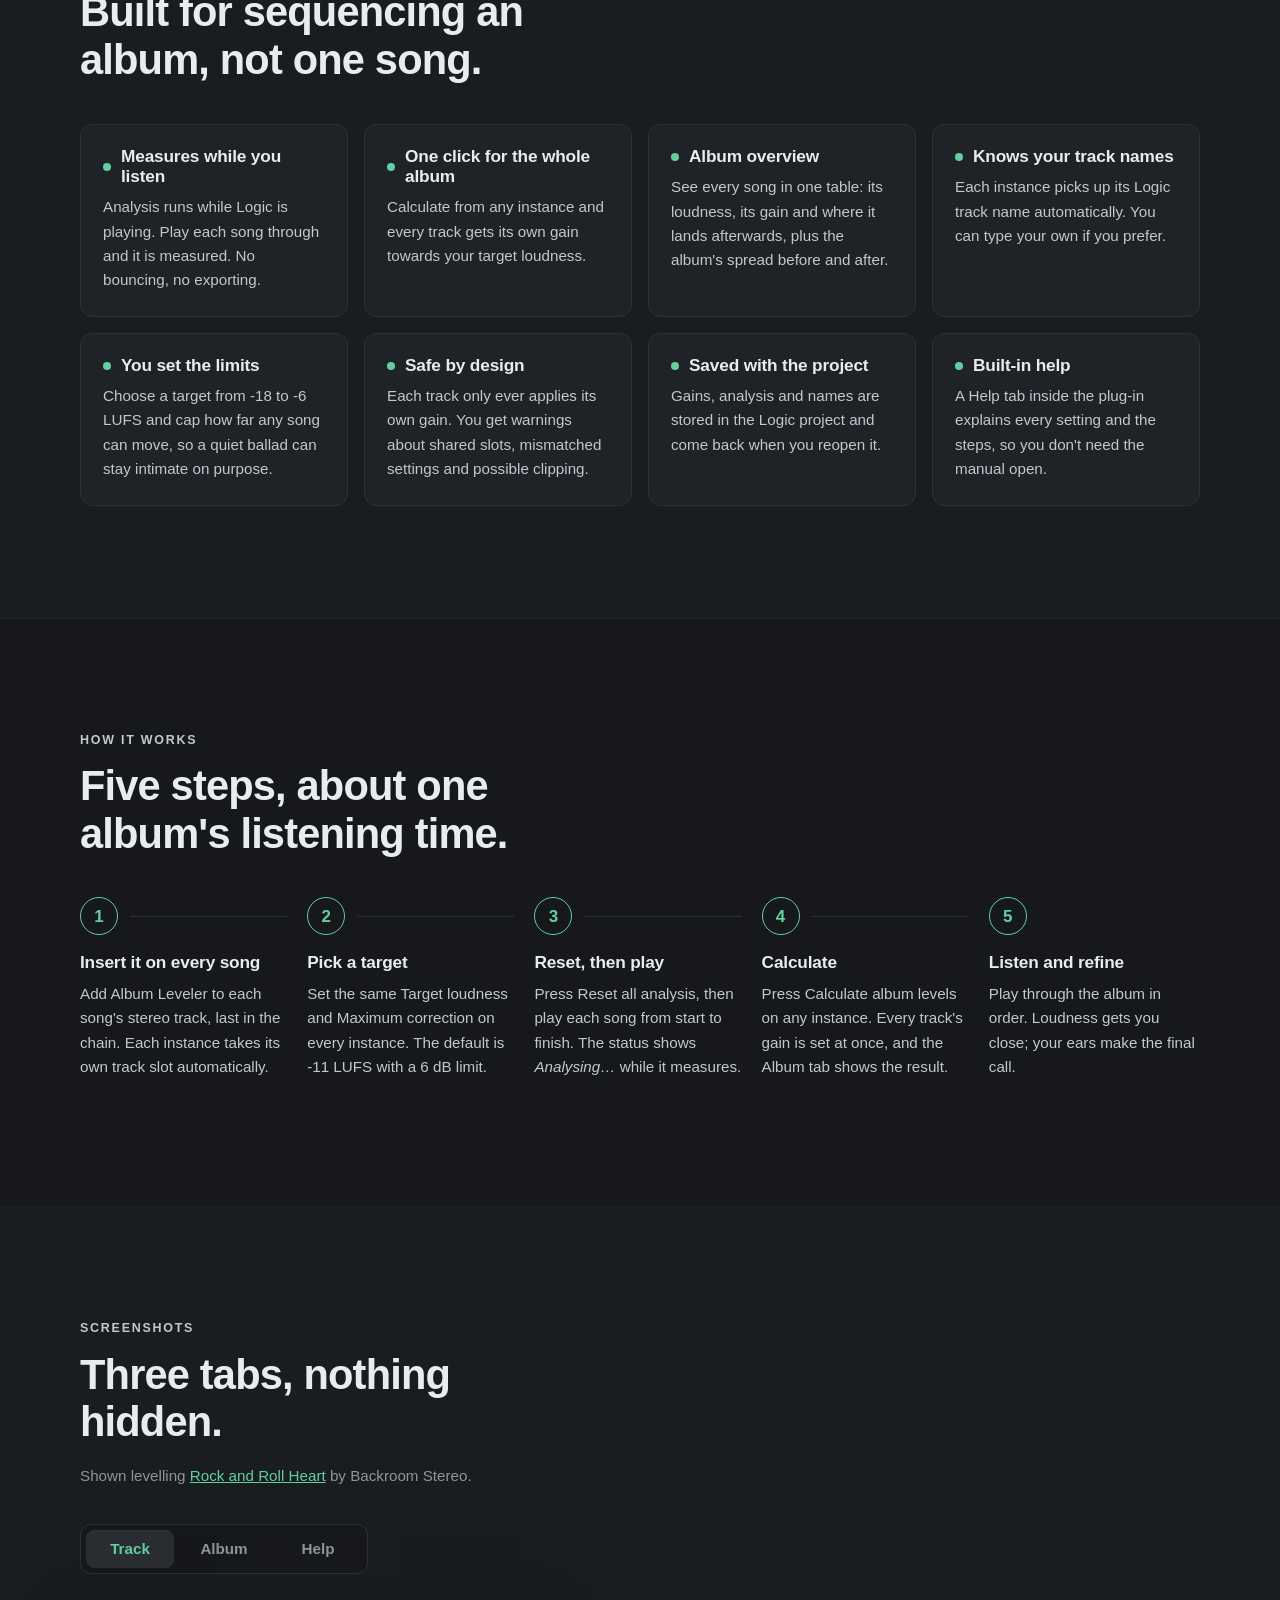
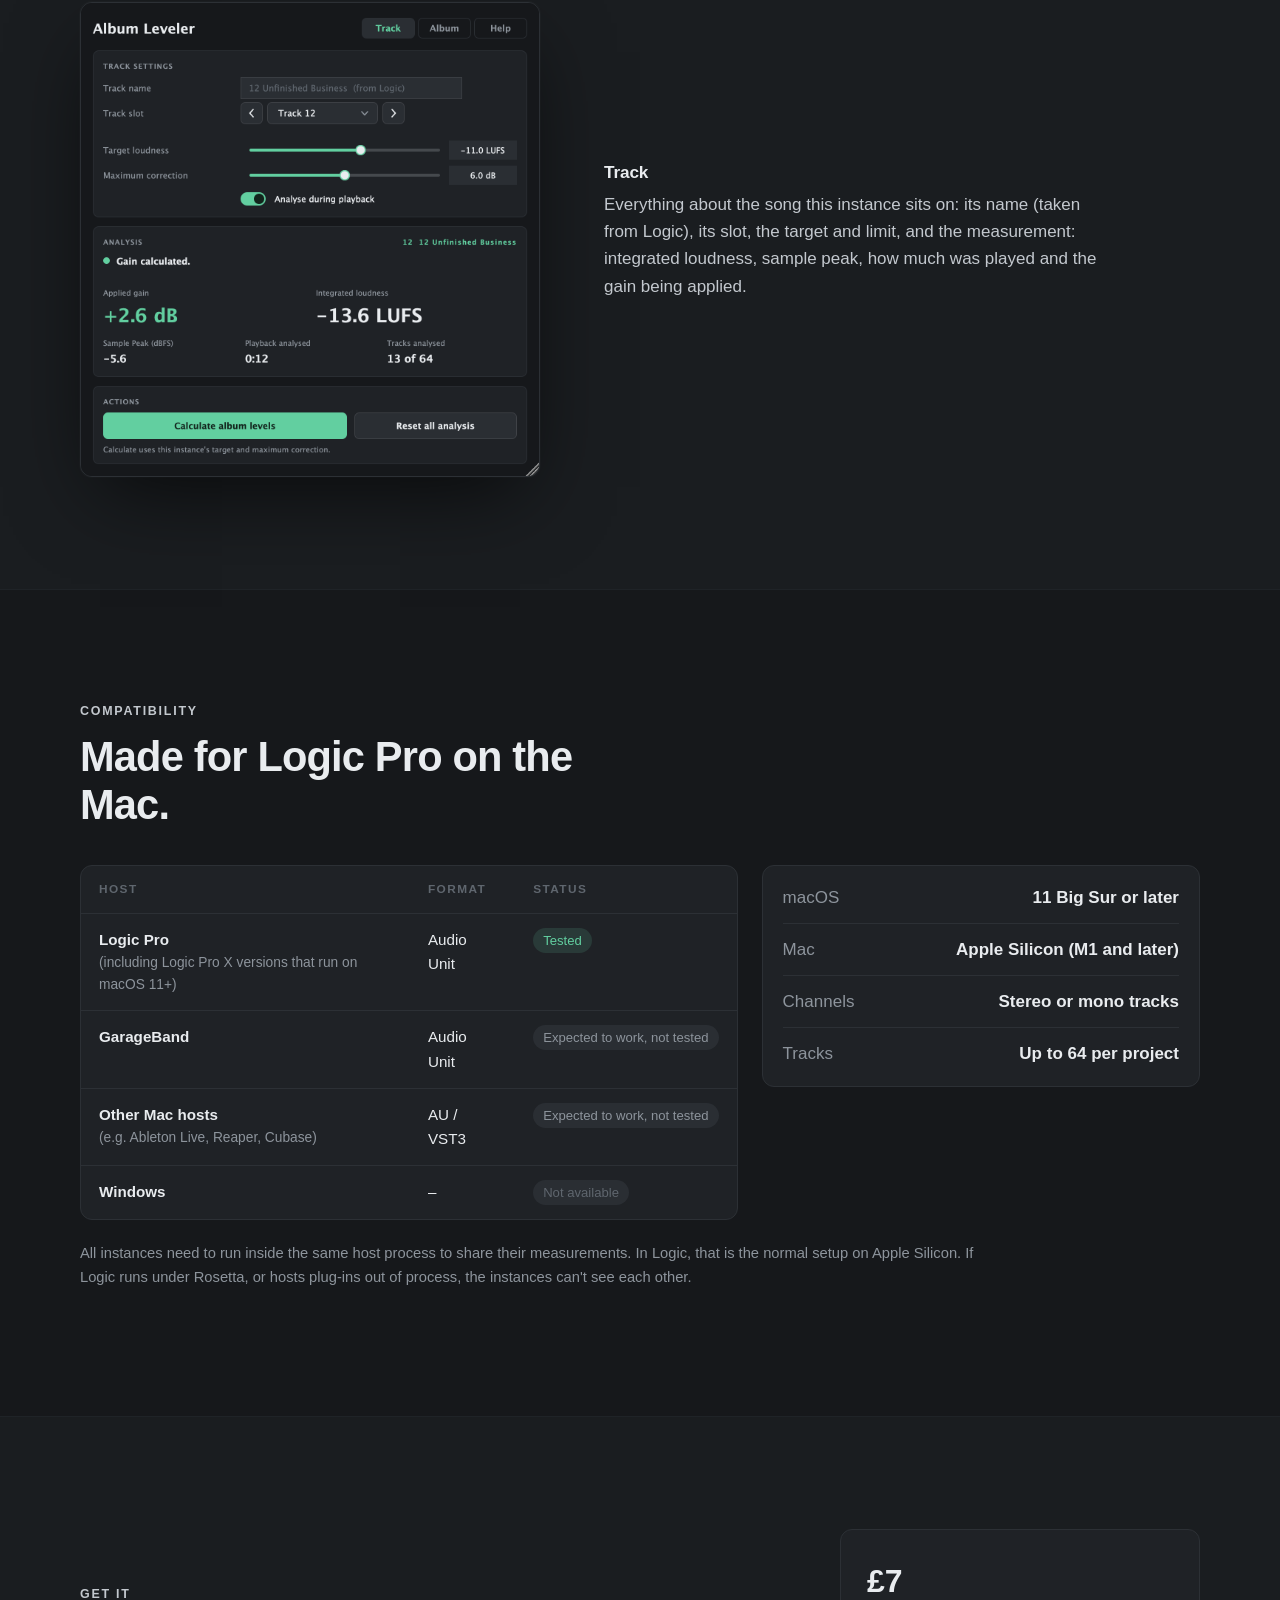
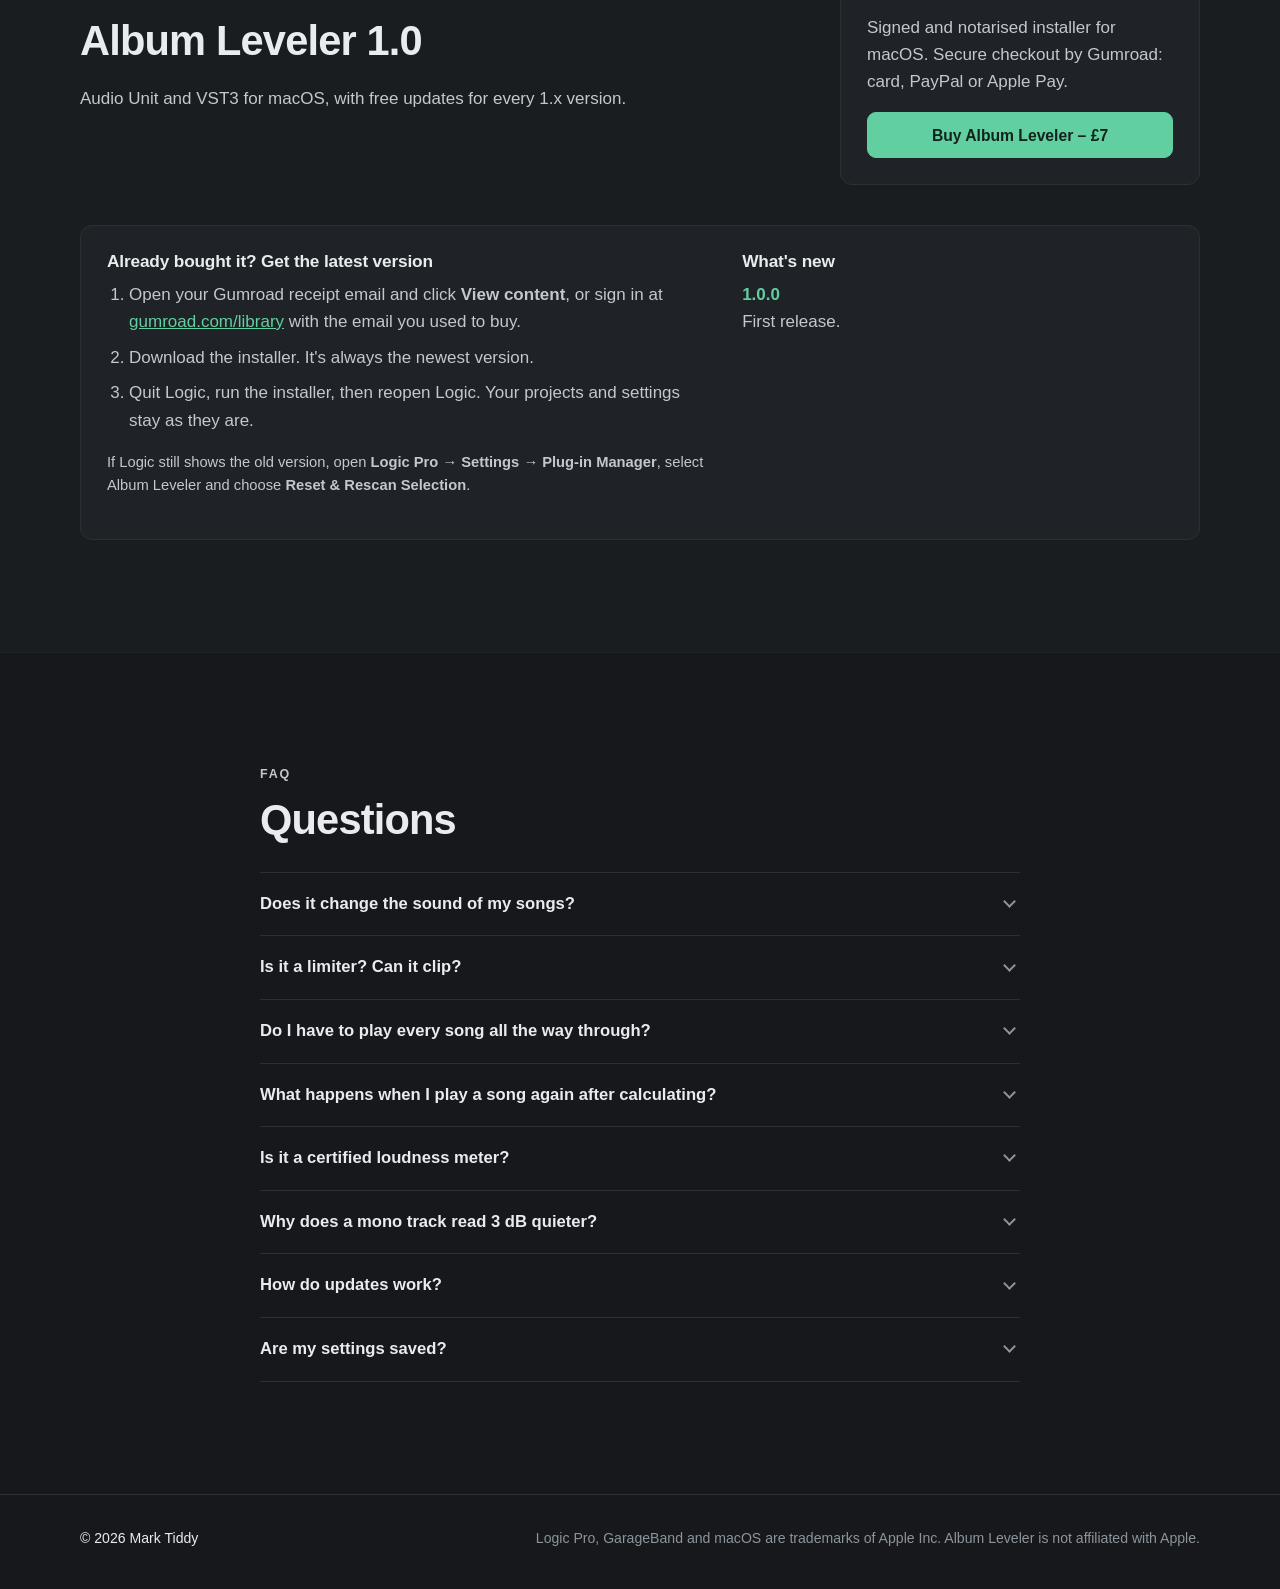
==== commit 7645cf15: "Improve search and sharing: title, description, product data, share image, sitemap, robots, 404 Co-A" ====
--- a/index.html
+++ b/index.html
@@ -3,13 +3,47 @@
 <head>
   <meta charset="utf-8">
   <meta name="viewport" content="width=device-width, initial-scale=1">
-  <title>Album Leveler – even loudness across your whole album</title>
-  <meta name="description" content="Album Leveler is an Audio Unit plug-in for Logic Pro. It measures every song in your album project and gives each track its own gain, so the whole record plays at an even loudness.">
-  <meta property="og:title" content="Album Leveler">
-  <meta property="og:description" content="Even loudness across your whole album, measured and set from inside Logic Pro.">
-  <meta property="og:image" content="https://albumleveler.marktiddy.co.uk/images/screenshot-album.png">
+  <title>Album Leveler – Loudness Matching Plugin for Logic Pro</title>
+  <meta name="description" content="Match the loudness of every song on your album in Logic Pro. Album Leveler measures each track in LUFS and sets its gain in one click. Audio Unit for Apple Silicon Macs, £7.">
+  <link rel="canonical" href="https://albumleveler.marktiddy.co.uk/">
+
+  <!-- Social sharing previews (Facebook, WhatsApp, iMessage, X, Discord, Slack) -->
+  <meta property="og:type" content="website">
+  <meta property="og:site_name" content="Album Leveler">
+  <meta property="og:locale" content="en_GB">
+  <meta property="og:title" content="Album Leveler – Loudness Matching Plugin for Logic Pro">
+  <meta property="og:description" content="Measure every song on your album and level them all in one click, from inside Logic Pro.">
   <meta property="og:url" content="https://albumleveler.marktiddy.co.uk/">
-  <link rel="canonical" href="https://albumleveler.marktiddy.co.uk/">
+  <meta property="og:image" content="https://albumleveler.marktiddy.co.uk/images/og-image.png">
+  <meta property="og:image:width" content="1200">
+  <meta property="og:image:height" content="630">
+  <meta property="og:image:alt" content="Album Leveler: your whole album, at one loudness. The plugin's Album tab showing thirteen songs levelled to the same loudness.">
+  <meta name="twitter:card" content="summary_large_image">
+
+  <!-- Tells search engines this is a piece of software, with its price and requirements -->
+  <script type="application/ld+json">
+  {
+    "@context": "https://schema.org",
+    "@type": "SoftwareApplication",
+    "name": "Album Leveler",
+    "description": "An Audio Unit plugin for Logic Pro that measures the loudness (LUFS) of every song in an album project and sets each track's gain so the whole album plays at an even loudness.",
+    "url": "https://albumleveler.marktiddy.co.uk/",
+    "image": "https://albumleveler.marktiddy.co.uk/images/og-image.png",
+    "screenshot": "https://albumleveler.marktiddy.co.uk/images/screenshot-album.png",
+    "applicationCategory": "MultimediaApplication",
+    "applicationSubCategory": "Audio plugin",
+    "operatingSystem": "macOS 11 or later (Apple Silicon)",
+    "softwareVersion": "1.0.0",
+    "author": { "@type": "Person", "name": "Mark Tiddy", "url": "https://marktiddy.co.uk" },
+    "offers": {
+      "@type": "Offer",
+      "price": "7.00",
+      "priceCurrency": "GBP",
+      "availability": "https://schema.org/InStock",
+      "url": "https://marktiddy.gumroad.com/l/albumleveler"
+    }
+  }
+  </script>
   <meta name="theme-color" content="#16181b">
   <link rel="icon" href="data:image/svg+xml,%3Csvg xmlns='http://www.w3.org/2000/svg' viewBox='0 0 32 32'%3E%3Crect width='32' height='32' rx='7' fill='%2316181b'/%3E%3Cg fill='%2362cfa0'%3E%3Crect x='6' y='12' width='4' height='14' rx='1.5'/%3E%3Crect x='14' y='12' width='4' height='14' rx='1.5'/%3E%3Crect x='22' y='12' width='4' height='14' rx='1.5'/%3E%3C/g%3E%3Crect x='4' y='9' width='24' height='2' rx='1' fill='%23e9ecef'/%3E%3C/svg%3E">
   <link rel="stylesheet" href="styles.css">
@@ -41,7 +75,7 @@
     <section class="hero" id="top">
       <div class="wrap hero__grid">
         <div class="hero__copy">
-          <p class="eyebrow">Audio Unit plug-in for Logic Pro</p>
+          <p class="eyebrow">Album loudness matching plugin for Logic Pro</p>
           <h1>Your whole album, at one loudness.</h1>
           <p class="lede">
             Put Album Leveler on each song, play the album through, and press one button.
@@ -58,7 +92,7 @@
           </ul>
         </div>
         <figure class="hero__shot">
-          <img src="images/screenshot-album.png" width="620" height="690"
+          <img src="images/screenshot-album.png" width="620" height="690" fetchpriority="high"
                alt="Album Leveler's Album tab listing the thirteen songs of Backroom Stereo's album Rock and Roll Heart, each with its measured loudness, its applied gain and a loudness of -11.0 LUFS after the gain.">
         </figure>
       </div>
